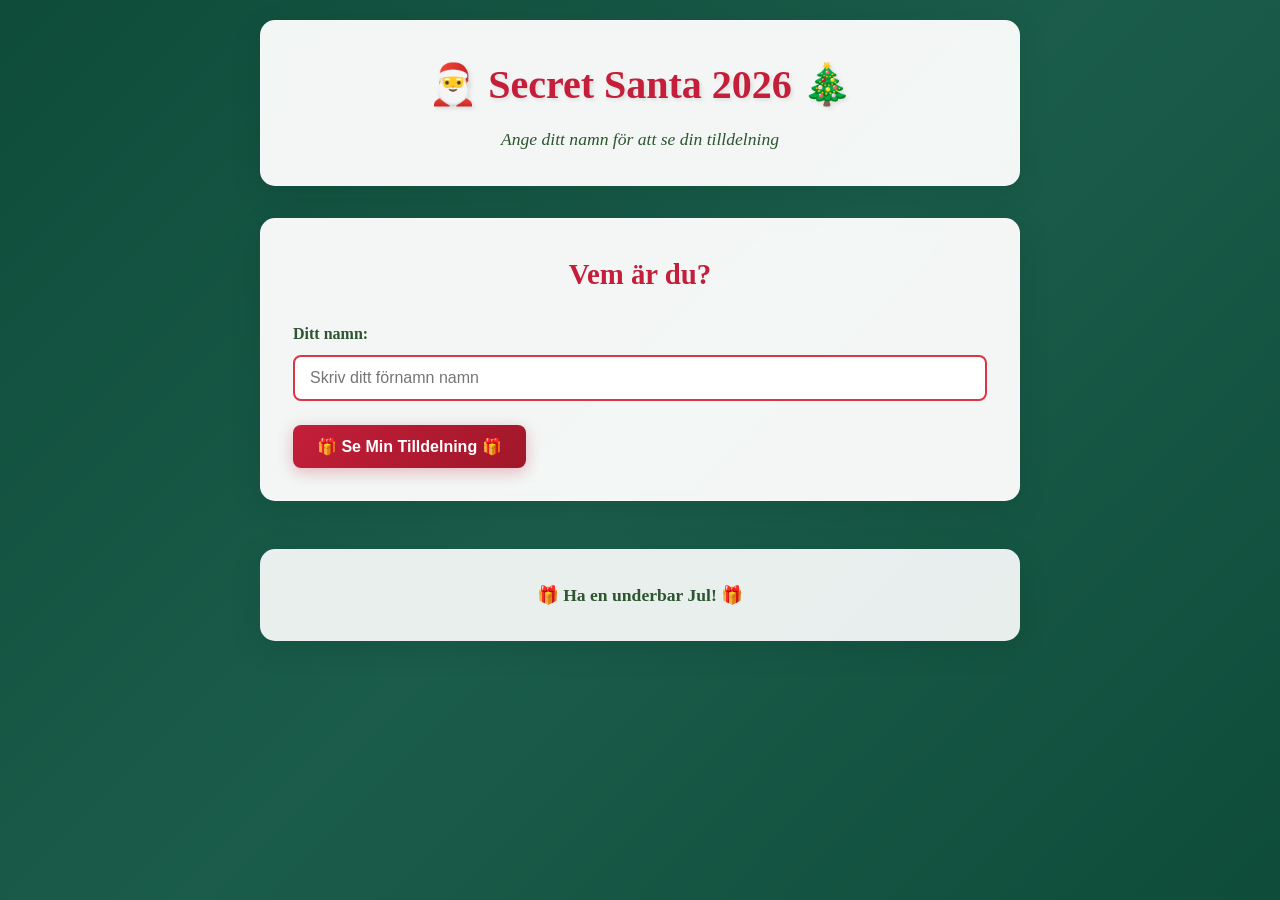
==== index.html @ 544ba307 "Removed first welcome screen" ====
<!DOCTYPE html>
<html lang="sv">
  <head>
    <meta charset="UTF-8" />
    <meta name="viewport" content="width=device-width, initial-scale=1.0" />
    <title>🎅 Secret Santa Uppslag 🎄</title>
    <link rel="stylesheet" href="styles.css" />
  </head>
  <body>
    <div class="container">
      <!-- Name Entry Screen (Initial) -->
      <div id="name-entry-screen">
        <header>
            <h1>🎅 Secret Santa <span id="current-year"></span> 🎄</h1>
            <p>Ange ditt namn för att se din tilldelning</p>
        </header>

        <main>
          <section class="lookup-section">
            <div class="card">
              <h2>Vem är du?</h2>
              <form id="lookup-form">
                <div class="form-group">
                  <label for="participant-name">Ditt namn:</label>
                  <input
                    type="text"
                    id="participant-name"
                    name="participant-name"
                    required
                    placeholder="Skriv ditt förnamn namn"
                    autocomplete="off"
                  />
                  <div id="name-suggestions" class="name-suggestions"></div>
                </div>
                <button type="submit" class="btn btn-primary">
                  🎁 Se Min Tilldelning 🎁
                </button>
              </form>
            </div>
          </section>
        </main>

        <footer>
          <p>🎁 Ha en underbar Jul! 🎁</p>
        </footer>
      </div>

      <!-- Assignment Results Screen (Hidden initially) -->
      <div id="results-screen" style="display: none">
        <header>
          <h1>🎅 Din Secret Santa Tilldelning 🎄</h1>
          <p id="results-greeting"></p>
        </header>

        <main>
          <section class="results-section">
            <div class="card">
              <div id="assignment-results" class="assignment-results"></div>
              <div class="results-note">
                <p>
                  <strong>Kom ihåg:</strong> Detta är hemligt! Berätta inte för
                  någon vem du ska ge present till.
                </p>
              </div>
            </div>
          </section>

          <section class="gift-tips-section">
            <div class="card">
              <h2>🎁 Presenttips & Budget</h2>
              <div id="budget-info" class="budget-info">
                <!-- Budget info will be populated by JavaScript based on assignments -->
              </div>
              <div class="gift-tips">
                <p>• Tänk på personens intressen och hobbys</p>
                <p>• Handgjorda presenter är alltid uppskattade</p>
                <p>• Glöm inte presentpapper och kort!</p>
                <p>
                  • Fråga familjemedlemmar om tips (utan att avslöja vem du
                  köper till)
                </p>
              </div>
            </div>
          </section>
        </main>

        <footer>
          <p>🎁 Lycka till med presentköpet! 🎁</p>
        </footer>
      </div>
    </div>

    <script src="lookup-script.js"></script>
  </body>
</html>
---- styles.css ----
/* Reset and Base Styles */
* {
    margin: 0;
    padding: 0;
    box-sizing: border-box;
}

body {
    font-family: 'Georgia', 'Times New Roman', serif;
    line-height: 1.6;
    color: #2c5530;
    background: linear-gradient(135deg, #0f4c3a 0%, #1a5d4a 50%, #0f4c3a 100%);
    min-height: 100vh;
    background-attachment: fixed;
}

.container {
    max-width: 800px;
    margin: 0 auto;
    padding: 20px;
}

/* Header Styles */
header {
    text-align: center;
    margin-bottom: 2rem;
    padding: 2rem 1rem;
    background: rgba(255, 255, 255, 0.95);
    border-radius: 15px;
    box-shadow: 0 8px 32px rgba(0, 0, 0, 0.1);
    backdrop-filter: blur(10px);
    border: 1px solid rgba(255, 255, 255, 0.2);
}

header h1 {
    font-size: 2.5rem;
    margin-bottom: 0.5rem;
    color: #c41e3a;
    text-shadow: 2px 2px 4px rgba(0, 0, 0, 0.1);
}

header p {
    font-size: 1.1rem;
    color: #2c5530;
    font-style: italic;
}

/* Card Styles */
.card {
    background: rgba(255, 255, 255, 0.95);
    border-radius: 15px;
    padding: 2rem;
    margin-bottom: 2rem;
    box-shadow: 0 8px 32px rgba(0, 0, 0, 0.1);
    backdrop-filter: blur(10px);
    border: 1px solid rgba(255, 255, 255, 0.2);
    transition: transform 0.3s ease, box-shadow 0.3s ease;
}

.card:hover {
    transform: translateY(-2px);
    box-shadow: 0 12px 40px rgba(0, 0, 0, 0.15);
}

.card h2 {
    color: #c41e3a;
    margin-bottom: 1.5rem;
    font-size: 1.8rem;
    text-align: center;
}

/* Form Styles */
.form-group {
    margin-bottom: 1.5rem;
}

.form-group label {
    display: block;
    margin-bottom: 0.5rem;
    font-weight: bold;
    color: #2c5530;
}

.form-group input {
    width: 100%;
    padding: 12px 15px;
    border: 2px solid #e0e0e0;
    border-radius: 8px;
    font-size: 1rem;
    transition: border-color 0.3s ease, box-shadow 0.3s ease;
}

.form-group input:focus {
    outline: none;
    border-color: #c41e3a;
    box-shadow: 0 0 0 3px rgba(196, 30, 58, 0.1);
}

.form-group input:invalid {
    border-color: #dc3545;
}

/* Family Configuration Styles */
.family-config-section {
    margin-bottom: 2rem;
}

.family-names {
    display: grid;
    grid-template-columns: 1fr 1fr;
    gap: 1rem;
}

.family-checkboxes {
    display: flex;
    gap: 2rem;
    margin-top: 0.5rem;
}

.checkbox-label {
    display: flex;
    align-items: center;
    gap: 0.5rem;
    cursor: pointer;
    font-weight: normal;
}

.checkbox-label input[type="checkbox"] {
    width: auto;
    margin: 0;
}

/* Family Grid Layout */
.families-grid {
    display: grid;
    grid-template-columns: 1fr 1fr;
    gap: 2rem;
}

.family-card, .family-draw-card {
    background: rgba(255, 255, 255, 0.95);
    border-radius: 15px;
    padding: 1.5rem;
    box-shadow: 0 8px 32px rgba(0, 0, 0, 0.1);
    backdrop-filter: blur(10px);
    border: 1px solid rgba(255, 255, 255, 0.2);
    transition: transform 0.3s ease, box-shadow 0.3s ease;
}

.family-card:hover, .family-draw-card:hover {
    transform: translateY(-2px);
    box-shadow: 0 12px 40px rgba(0, 0, 0, 0.15);
}

.family-card h3, .family-draw-card h3 {
    color: #c41e3a;
    margin-bottom: 1rem;
    font-size: 1.3rem;
}

.family-participants-preview {
    font-size: 0.9rem;
    color: #6c757d;
    min-height: 60px;
}

.preview-participant {
    background: #f8f9fa;
    padding: 5px 10px;
    border-radius: 5px;
    margin: 3px 0;
    border-left: 3px solid #c41e3a;
}

.draw-all-card {
    text-align: center;
    background: linear-gradient(135deg, rgba(212, 175, 55, 0.1) 0%, rgba(184, 148, 31, 0.1) 100%);
    border: 2px solid rgba(212, 175, 55, 0.3);
}

/* Family Results */
.family-results-title {
    color: #c41e3a;
    margin: 2rem 0 1rem 0;
    font-size: 1.5rem;
    text-align: center;
    border-bottom: 2px solid #c41e3a;
    padding-bottom: 0.5rem;
}

/* Button Styles */
.btn {
    padding: 12px 24px;
    border: none;
    border-radius: 8px;
    font-size: 1rem;
    font-weight: bold;
    cursor: pointer;
    transition: all 0.3s ease;
    text-decoration: none;
    display: inline-block;
    text-align: center;
}

.btn:disabled {
    opacity: 0.6;
    cursor: not-allowed;
}

.btn-primary {
    background: linear-gradient(135deg, #c41e3a 0%, #a01729 100%);
    color: white;
    box-shadow: 0 4px 15px rgba(196, 30, 58, 0.3);
}

.btn-primary:hover:not(:disabled) {
    transform: translateY(-2px);
    box-shadow: 0 6px 20px rgba(196, 30, 58, 0.4);
}

.btn-secondary {
    background: linear-gradient(135deg, #2c5530 0%, #1a3d23 100%);
    color: white;
    box-shadow: 0 4px 15px rgba(44, 85, 48, 0.3);
}

.btn-secondary:hover:not(:disabled) {
    transform: translateY(-2px);
    box-shadow: 0 6px 20px rgba(44, 85, 48, 0.4);
}

.btn-draw {
    background: linear-gradient(135deg, #d4af37 0%, #b8941f 100%);
    color: #2c5530;
    font-size: 1rem;
    padding: 12px 20px;
    box-shadow: 0 4px 15px rgba(212, 175, 55, 0.3);
    width: 100%;
    margin-bottom: 10px;
}

.btn-draw:hover:not(:disabled) {
    transform: translateY(-2px);
    box-shadow: 0 6px 20px rgba(212, 175, 55, 0.4);
}

.btn-draw-all {
    background: linear-gradient(135deg, #d4af37 0%, #b8941f 100%);
    color: #2c5530;
    font-size: 1.2rem;
    padding: 15px 30px;
    box-shadow: 0 4px 15px rgba(212, 175, 55, 0.3);
}

.btn-draw-all:hover:not(:disabled) {
    transform: translateY(-2px);
    box-shadow: 0 6px 20px rgba(212, 175, 55, 0.4);
}

.btn-danger {
    background: linear-gradient(135deg, #dc3545 0%, #c82333 100%);
    color: white;
    padding: 8px 16px;
    font-size: 0.9rem;
}

.btn-danger:hover {
    transform: translateY(-1px);
    box-shadow: 0 4px 15px rgba(220, 53, 69, 0.4);
}

/* Section Header */
.section-header {
    display: flex;
    justify-content: space-between;
    align-items: center;
    margin-bottom: 1.5rem;
}

.section-header h2 {
    margin-bottom: 0;
}

/* Participants List */
.participants-list {
    min-height: 100px;
}

.participant-item {
    display: flex;
    justify-content: space-between;
    align-items: center;
    padding: 15px;
    margin-bottom: 10px;
    background: #f8f9fa;
    border-radius: 8px;
    border-left: 4px solid #c41e3a;
    transition: all 0.3s ease;
}

.participant-item:hover {
    background: #e9ecef;
    transform: translateX(5px);
}

.participant-info h3 {
    color: #2c5530;
    margin-bottom: 5px;
}

.participant-info p {
    color: #6c757d;
    font-size: 0.9rem;
}

.empty-message {
    text-align: center;
    color: #6c757d;
    font-style: italic;
    padding: 2rem;
}

/* Draw Section */
.draw-info {
    text-align: center;
    margin-bottom: 2rem;
    color: #6c757d;
}

.draw-section {
    text-align: center;
}

/* Results Section */
.results-list {
    margin-bottom: 2rem;
}

.result-item {
    background: linear-gradient(135deg, #f8f9fa 0%, #e9ecef 100%);
    padding: 20px;
    margin-bottom: 15px;
    border-radius: 10px;
    border-left: 4px solid #d4af37;
    text-align: center;
    box-shadow: 0 4px 15px rgba(0, 0, 0, 0.05);
}

.result-item .giver {
    font-size: 1.2rem;
    font-weight: bold;
    color: #c41e3a;
    margin-bottom: 8px;
}

.result-item .arrow {
    font-size: 1.5rem;
    margin: 10px 0;
}

.result-item .receiver {
    font-size: 1.1rem;
    color: #2c5530;
    font-weight: bold;
}

.result-item .phone {
    font-size: 0.9rem;
    color: #6c757d;
    margin-top: 5px;
}

.results-actions {
    text-align: center;
}

/* Modal Styles */
.modal {
    position: fixed;
    z-index: 1000;
    left: 0;
    top: 0;
    width: 100%;
    height: 100%;
    background-color: rgba(0, 0, 0, 0.5);
    backdrop-filter: blur(5px);
}

.modal-content {
    background-color: white;
    margin: 10% auto;
    padding: 2rem;
    border-radius: 15px;
    width: 90%;
    max-width: 500px;
    box-shadow: 0 20px 60px rgba(0, 0, 0, 0.3);
    position: relative;
}

.close {
    position: absolute;
    right: 20px;
    top: 15px;
    font-size: 28px;
    font-weight: bold;
    cursor: pointer;
    color: #aaa;
}

.close:hover {
    color: #000;
}

.modal-content h3 {
    color: #c41e3a;
    margin-bottom: 1rem;
}

.modal-content textarea {
    width: 100%;
    height: 200px;
    padding: 15px;
    border: 2px solid #e0e0e0;
    border-radius: 8px;
    resize: vertical;
    font-family: monospace;
    font-size: 0.9rem;
    margin: 1rem 0;
}

/* Footer */
footer {
    text-align: center;
    margin-top: 3rem;
    padding: 2rem;
    background: rgba(255, 255, 255, 0.9);
    border-radius: 15px;
    box-shadow: 0 8px 32px rgba(0, 0, 0, 0.1);
}

footer p {
    color: #2c5530;
    font-size: 1.1rem;
    font-weight: bold;
}

/* Responsive Design */
@media (max-width: 768px) {
    .container {
        padding: 15px;
    }

    header h1 {
        font-size: 2rem;
    }

    .card {
        padding: 1.5rem;
    }

    .section-header {
        flex-direction: column;
        gap: 1rem;
        align-items: stretch;
    }

    .participant-item {
        flex-direction: column;
        align-items: flex-start;
        gap: 10px;
    }

    .modal-content {
        width: 95%;
        margin: 5% auto;
        padding: 1.5rem;
    }

    .families-grid {
        grid-template-columns: 1fr;
        gap: 1rem;
    }

    .family-names {
        grid-template-columns: 1fr;
    }

    .family-checkboxes {
        flex-direction: column;
        gap: 1rem;
    }

    .btn-draw {
        font-size: 0.9rem;
        padding: 10px 16px;
    }

    .btn-draw-all {
        font-size: 1rem;
        padding: 12px 24px;
    }
}

@media (max-width: 480px) {
    header h1 {
        font-size: 1.8rem;
    }

    .card {
        padding: 1rem;
    }

    .btn {
        width: 100%;
        margin-bottom: 10px;
    }

    .section-header .btn {
        width: auto;
        margin-bottom: 0;
    }
}

/* Animation Classes */
@keyframes slideIn {
    from {
        opacity: 0;
        transform: translateY(20px);
    }
    to {
        opacity: 1;
        transform: translateY(0);
    }
}

.slide-in {
    animation: slideIn 0.5s ease-out;
}

@keyframes pulse {
    0% { transform: scale(1); }
    50% { transform: scale(1.05); }
    100% { transform: scale(1); }
}

.pulse {
    animation: pulse 0.6s ease-in-out;
}

/* Individual Assignment Styles */
.individual-assignment {
    margin: 10px 0;
    padding: 10px;
    background: rgba(212, 175, 55, 0.1);
    border-radius: 8px;
    border-left: 3px solid #d4af37;
}

.family-label {
    font-weight: bold;
    color: #c41e3a;
    margin-bottom: 5px;
}

/* Results Screen Styles */
.multiple-families-note {
    text-align: center;
    font-size: 1.1rem;
    margin-bottom: 2rem;
    padding: 1rem;
    background: rgba(212, 175, 55, 0.2);
    border-radius: 8px;
    border: 2px solid rgba(212, 175, 55, 0.4);
    color: #2c5530;
}

.assignment-text {
    font-size: 1rem;
    color: #6c757d;
    margin-bottom: 10px;
}

.results-note {
    margin-top: 2rem;
    padding: 1.5rem;
    background: rgba(220, 53, 69, 0.1);
    border-radius: 8px;
    border-left: 4px solid #dc3545;
}

.results-note p {
    margin: 0;
    color: #721c24;
    font-weight: bold;
}

/* Budget Info Styles */
.budget-info {
    margin-bottom: 2rem;
}

.budget-details {
    background: rgba(40, 167, 69, 0.1);
    padding: 1.5rem;
    border-radius: 8px;
    border-left: 4px solid #28a745;
}

.budget-item {
    margin-bottom: 0.8rem;
    font-size: 1.1rem;
    color: #2c5530;
}

.budget-item:last-child {
    margin-bottom: 0;
}

.total-budget {
    margin-top: 1rem;
    padding-top: 1rem;
    border-top: 2px solid rgba(40, 167, 69, 0.3);
    font-size: 1.2rem;
    color: #155724;
}

.gift-tips {
    color: #6c757d;
}

.gift-tips p {
    margin-bottom: 0.8rem;
}

.gift-tips-section {
    margin-top: 2rem;
}

/* No Draw Message Styles */
.no-draw-card {
    text-align: center;
    background: linear-gradient(135deg, rgba(220, 53, 69, 0.1) 0%, rgba(200, 35, 51, 0.1) 100%);
    border: 2px solid rgba(220, 53, 69, 0.3);
}

.no-draw-card h2 {
    color: #dc3545;
    margin-bottom: 2rem;
}

.no-draw-message {
    padding: 2rem;
    background: rgba(255, 255, 255, 0.8);
    border-radius: 10px;
    margin: 1rem 0;
}

.no-draw-message p {
    font-size: 1.1rem;
    margin-bottom: 1.5rem;
    color: #2c5530;
}

.no-draw-message p:last-of-type {
    margin-bottom: 0;
}

.year-info {
    margin-top: 2rem;
    padding: 1rem;
    background: rgba(108, 117, 125, 0.1);
    border-radius: 5px;
    color: #6c757d;
    font-family: monospace;
}

/* Lookup Interface Styles */
.lookup-section {
    margin-bottom: 2rem;
}

.name-suggestions {
    display: none;
    position: absolute;
    top: 100%;
    left: 0;
    right: 0;
    background: white;
    border: 1px solid #e0e0e0;
    border-top: none;
    border-radius: 0 0 8px 8px;
    box-shadow: 0 4px 15px rgba(0, 0, 0, 0.1);
    max-height: 200px;
    overflow-y: auto;
    z-index: 100;
}

.suggestion-item {
    padding: 12px 15px;
    cursor: pointer;
    border-bottom: 1px solid #f0f0f0;
    transition: background-color 0.2s ease;
}

.suggestion-item:hover {
    background-color: #f8f9fa;
}

.suggestion-item:last-child {
    border-bottom: none;
}

.form-group {
    position: relative;
}

/* Assignment Results */
.assignment-results {
    margin-bottom: 2rem;
}

.search-name {
    text-align: center;
    font-size: 1.2rem;
    margin-bottom: 2rem;
    color: #2c5530;
    padding: 1rem;
    background: rgba(212, 175, 55, 0.1);
    border-radius: 8px;
    border: 2px solid rgba(212, 175, 55, 0.3);
}

.assignment-card {
    background: linear-gradient(135deg, #f8f9fa 0%, #e9ecef 100%);
    padding: 2rem;
    margin-bottom: 1.5rem;
    border-radius: 15px;
    border-left: 5px solid #c41e3a;
    box-shadow: 0 4px 15px rgba(0, 0, 0, 0.05);
    text-align: center;
}

.assignment-card .family-name {
    color: #c41e3a;
    font-size: 1.3rem;
    margin-bottom: 1.5rem;
    text-align: center;
}

.assignment-details .giver {
    font-size: 1.2rem;
    font-weight: bold;
    color: #2c5530;
    margin-bottom: 10px;
}

.assignment-details .arrow {
    font-size: 1.5rem;
    margin: 15px 0;
}

.assignment-details .receiver {
    font-size: 1.4rem;
    font-weight: bold;
    color: #c41e3a;
    background: rgba(196, 30, 58, 0.1);
    padding: 10px 20px;
    border-radius: 8px;
    display: inline-block;
}

.lookup-actions {
    text-align: center;
    margin-top: 2rem;
}

/* Family Status */
.status-section {
    margin-bottom: 2rem;
}

.family-status-card {
    text-align: center;
}

.family-status-card h3 {
    color: #c41e3a;
    margin-bottom: 1rem;
}

.status-good {
    color: #28a745;
    font-weight: bold;
    margin-bottom: 0.5rem;
}

.status-error {
    color: #dc3545;
    font-weight: bold;
}

.participant-count {
    color: #6c757d;
    font-size: 0.9rem;
}

.loading {
    color: #6c757d;
    font-style: italic;
}

/* Instructions */
.instructions-section {
    margin-top: 3rem;
}

.instructions {
    display: flex;
    flex-direction: column;
    gap: 2rem;
}

.instruction-item {
    display: flex;
    align-items: flex-start;
    gap: 1rem;
}

.step {
    background: #c41e3a;
    color: white;
    width: 30px;
    height: 30px;
    border-radius: 50%;
    display: flex;
    align-items: center;
    justify-content: center;
    font-weight: bold;
    flex-shrink: 0;
}

.step-content h4 {
    color: #2c5530;
    margin-bottom: 0.5rem;
}

.step-content p {
    color: #6c757d;
    margin: 0;
}

/* Mobile Responsiveness for Lookup */
@media (max-width: 768px) {
    .assignment-card {
        padding: 1.5rem;
    }
    
    .assignment-details .giver,
    .assignment-details .receiver {
        font-size: 1.1rem;
    }
    
    .search-name {
        font-size: 1.1rem;
        padding: 0.8rem;
    }
    
    .instructions {
        gap: 1.5rem;
    }
    
    .instruction-item {
        flex-direction: column;
        text-align: center;
    }
}
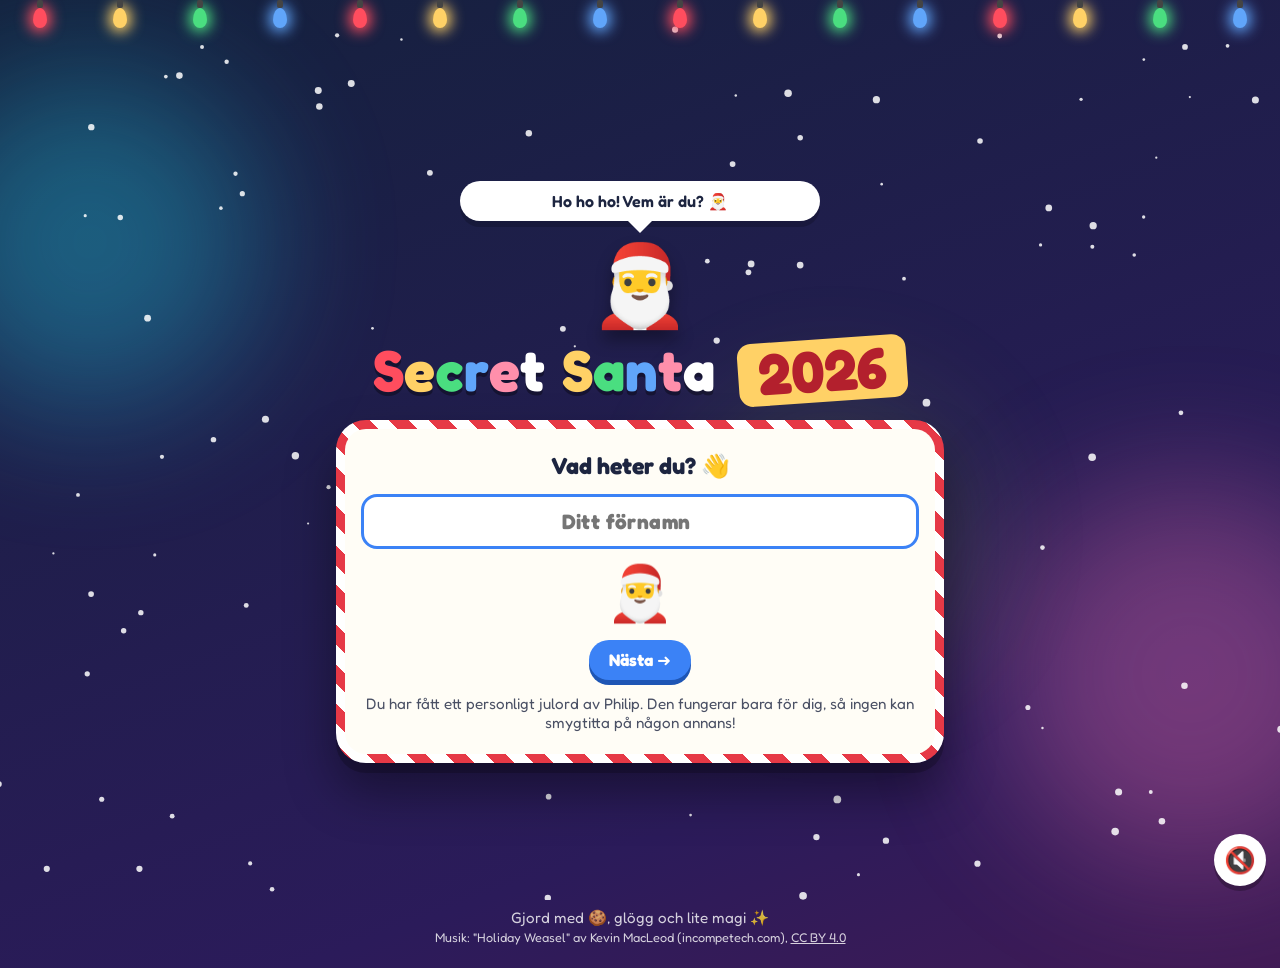
==== commit 6b9099fa: "Single-file Secret Santa with encrypted per-person draw, themed UI and music" ====
--- a/index.html
+++ b/index.html
@@ -1,95 +1,626 @@
 <!DOCTYPE html>
 <html lang="sv">
-  <head>
-    <meta charset="UTF-8" />
-    <meta name="viewport" content="width=device-width, initial-scale=1.0" />
-    <title>🎅 Secret Santa Uppslag 🎄</title>
-    <link rel="stylesheet" href="styles.css" />
-  </head>
-  <body>
-    <div class="container">
-      <!-- Name Entry Screen (Initial) -->
-      <div id="name-entry-screen">
-        <header>
-            <h1>🎅 Secret Santa <span id="current-year"></span> 🎄</h1>
-            <p>Ange ditt namn för att se din tilldelning</p>
-        </header>
-
-        <main>
-          <section class="lookup-section">
-            <div class="card">
-              <h2>Vem är du?</h2>
-              <form id="lookup-form">
-                <div class="form-group">
-                  <label for="participant-name">Ditt namn:</label>
-                  <input
-                    type="text"
-                    id="participant-name"
-                    name="participant-name"
-                    required
-                    placeholder="Skriv ditt förnamn namn"
-                    autocomplete="off"
-                  />
-                  <div id="name-suggestions" class="name-suggestions"></div>
-                </div>
-                <button type="submit" class="btn btn-primary">
-                  🎁 Se Min Tilldelning 🎁
-                </button>
-              </form>
-            </div>
-          </section>
-        </main>
-
-        <footer>
-          <p>🎁 Ha en underbar Jul! 🎁</p>
-        </footer>
-      </div>
-
-      <!-- Assignment Results Screen (Hidden initially) -->
-      <div id="results-screen" style="display: none">
-        <header>
-          <h1>🎅 Din Secret Santa Tilldelning 🎄</h1>
-          <p id="results-greeting"></p>
-        </header>
-
-        <main>
-          <section class="results-section">
-            <div class="card">
-              <div id="assignment-results" class="assignment-results"></div>
-              <div class="results-note">
-                <p>
-                  <strong>Kom ihåg:</strong> Detta är hemligt! Berätta inte för
-                  någon vem du ska ge present till.
-                </p>
-              </div>
-            </div>
-          </section>
-
-          <section class="gift-tips-section">
-            <div class="card">
-              <h2>🎁 Presenttips & Budget</h2>
-              <div id="budget-info" class="budget-info">
-                <!-- Budget info will be populated by JavaScript based on assignments -->
-              </div>
-              <div class="gift-tips">
-                <p>• Tänk på personens intressen och hobbys</p>
-                <p>• Handgjorda presenter är alltid uppskattade</p>
-                <p>• Glöm inte presentpapper och kort!</p>
-                <p>
-                  • Fråga familjemedlemmar om tips (utan att avslöja vem du
-                  köper till)
-                </p>
-              </div>
-            </div>
-          </section>
-        </main>
-
-        <footer>
-          <p>🎁 Lycka till med presentköpet! 🎁</p>
-        </footer>
+<head>
+<meta charset="UTF-8" />
+<meta name="viewport" content="width=device-width, initial-scale=1" />
+<meta name="robots" content="noindex" />
+<title>🎅 Secret Santa</title>
+<link rel="preconnect" href="https://fonts.googleapis.com" />
+<link rel="preconnect" href="https://fonts.gstatic.com" crossorigin />
+<link href="https://fonts.googleapis.com/css2?family=Fredoka:wght@400;600;700&display=swap" rel="stylesheet" />
+<style>
+  :root {
+    --red: #e63946; --red-dark: #b3202d; --green: #2a9d5c; --gold: #ffd166;
+    --night: #14213d; --night2: #2b1b5a; --ink: #1d2540; --pink: #ff8fab; --blue: #3b82f6;
+  }
+  * { box-sizing: border-box; margin: 0; padding: 0; }
+  html, body { min-height: 100%; }
+  body {
+    font-family: 'Fredoka', ui-rounded, 'SF Pro Rounded', 'Nunito', system-ui, sans-serif;
+    color: #fff; overflow-x: hidden; -webkit-tap-highlight-color: transparent;
+    background: linear-gradient(160deg, var(--night), var(--night2), #6a1b4d, var(--night2), var(--night));
+    background-size: 300% 300%; animation: sky 24s ease-in-out infinite;
+  }
+  @keyframes sky { 0%,100% { background-position: 0% 50%; } 50% { background-position: 100% 50%; } }
+  canvas { position: fixed; inset: 0; width: 100%; height: 100%; pointer-events: none; }
+  #snow { z-index: 0; } #confetti { z-index: 60; }
+
+  /* aurora blobs */
+  .blob { position: fixed; border-radius: 50%; filter: blur(70px); opacity: .35; z-index: 0; pointer-events: none; animation: drift 16s ease-in-out infinite alternate; }
+  .b1 { width: 340px; height: 340px; background: #22d3ee; top: 8%; left: -80px; }
+  .b2 { width: 380px; height: 380px; background: #f472b6; bottom: 4%; right: -100px; animation-delay: -6s; }
+  .b3 { width: 260px; height: 260px; background: #a3e635; top: 45%; left: 55%; opacity: .18; animation-delay: -11s; }
+  @keyframes drift { to { transform: translate(60px, -50px) scale(1.2); } }
+
+  /* floaties */
+  #floaties { position: fixed; inset: 0; z-index: 1; pointer-events: none; overflow: hidden; }
+  .floaty { position: absolute; bottom: -60px; font-size: 2rem; opacity: .85; animation: floatup linear infinite; }
+  @keyframes floatup {
+    0% { transform: translate(0, 0) rotate(0); } 50% { transform: translate(30px, -55vh) rotate(25deg); }
+    100% { transform: translate(-20px, -115vh) rotate(-20deg); }
+  }
+  .sleigh { position: fixed; top: 14%; left: -260px; z-index: 3; font-size: 2.4rem; white-space: nowrap; pointer-events: none; }
+  .sleigh.go { animation: fly 7s linear forwards; }
+  @keyframes fly { 0% { transform: translate(0, 0) rotate(4deg); } 50% { transform: translate(60vw, -30px) rotate(-3deg); } 100% { transform: translate(120vw, 20px) rotate(4deg); } }
+
+  /* lights */
+  .lights { position: fixed; top: 0; left: 0; right: 0; height: 34px; z-index: 5; display: flex; justify-content: space-around; pointer-events: none; }
+  .lights span { width: 14px; height: 20px; border-radius: 50% 50% 50% 50% / 60% 60% 40% 40%; margin-top: 8px; animation: twinkle 1.6s infinite ease-in-out; box-shadow: 0 0 14px 4px currentColor; background: currentColor; position: relative; }
+  .lights span::before { content: ''; position: absolute; top: -8px; left: 50%; width: 6px; height: 8px; background: #444; transform: translateX(-50%); border-radius: 2px; }
+  .lights span:nth-child(4n+1) { color: #ff4d5e; } .lights span:nth-child(4n+2) { color: #ffd166; animation-delay: .4s; }
+  .lights span:nth-child(4n+3) { color: #4ade80; animation-delay: .8s; } .lights span:nth-child(4n+4) { color: #60a5fa; animation-delay: 1.2s; }
+  @keyframes twinkle { 0%,100% { opacity: 1; transform: scale(1); } 50% { opacity: .3; transform: scale(.8); } }
+
+  main { position: relative; z-index: 2; min-height: 100vh; display: flex; flex-direction: column; align-items: center; justify-content: center; padding: 64px 16px 20px; max-width: 640px; margin: 0 auto; text-align: center; }
+  .screen { display: none; width: 100%; }
+  .screen.active { display: block; animation: pop .55s cubic-bezier(.2,1.5,.4,1); }
+  @keyframes pop { from { opacity: 0; transform: scale(.8) translateY(30px) rotate(-3deg); } to { opacity: 1; transform: none; } }
+
+  /* mascot */
+  .mascot { position: relative; display: inline-block; cursor: pointer; user-select: none; }
+  .santa { font-size: 5rem; display: inline-block; animation: wobble 2.4s infinite ease-in-out; transform-origin: 50% 90%; filter: drop-shadow(0 10px 8px rgba(0,0,0,.35)); }
+  .santa.hop { animation: hop .6s; }
+  @keyframes wobble { 0%,100% { transform: rotate(-8deg); } 50% { transform: rotate(8deg) translateY(-8px); } }
+  @keyframes hop { 30% { transform: translateY(-40px) scale(1.2, .9) rotate(10deg); } 60% { transform: translateY(0) scale(.9, 1.1); } }
+  .bubble {
+    position: relative; background: #fff; color: var(--ink); font-weight: 600; padding: 10px 16px; border-radius: 20px; margin: 0 auto 14px; max-width: 360px;
+    box-shadow: 0 6px 0 rgba(0,0,0,.18); animation: bob 3s ease-in-out infinite;
+  }
+  .bubble::after { content: ''; position: absolute; left: 50%; bottom: -12px; margin-left: -12px; border: 12px solid transparent; border-top-color: #fff; border-bottom: 0; }
+  @keyframes bob { 50% { transform: translateY(-5px) rotate(.6deg); } }
+
+  h1 { font-size: clamp(2.3rem, 10vw, 3.6rem); line-height: 1.1; font-weight: 700; margin: 6px 0 18px; }
+  h1 .l { display: inline-block; animation: jump 2.2s infinite ease-in-out; text-shadow: 0 4px 0 rgba(0,0,0,.35); }
+  h1 .sp { display: inline-block; width: .3em; }
+  @keyframes jump { 0%,60%,100% { transform: translateY(0); } 30% { transform: translateY(-14px) rotate(-6deg); } }
+  .year { display: inline-block; background: var(--gold); color: var(--red-dark); padding: 0 .35em; border-radius: 14px; transform: rotate(-4deg); margin-left: .15em; animation: tilt 3s infinite ease-in-out; }
+  @keyframes tilt { 50% { transform: rotate(4deg) scale(1.08); } }
+
+  .card {
+    color: var(--ink); border-radius: 30px; padding: 22px 16px; border: 9px solid transparent;
+    background: linear-gradient(#fffdf6, #fffdf6) padding-box, repeating-linear-gradient(45deg, var(--red) 0 14px, #fff 14px 28px) border-box;
+    box-shadow: 0 10px 0 rgba(0,0,0,.2), 0 28px 50px rgba(0,0,0,.4);
+  }
+  .card h2 { font-size: 1.45rem; margin-bottom: 14px; }
+
+  .chips { display: flex; flex-wrap: wrap; gap: 12px; justify-content: center; }
+  .chip {
+    font: inherit; font-weight: 600; font-size: 1.1rem; cursor: pointer; border: 0; display: inline-flex; align-items: center; gap: 8px;
+    padding: 8px 18px 8px 10px; border-radius: 999px; color: #fff; background: var(--green); box-shadow: 0 5px 0 #1b6f40;
+    transition: transform .15s cubic-bezier(.3,2,.5,1), box-shadow .15s; animation: chipin .5s backwards;
+  }
+  .chip i { font-style: normal; font-size: 1.6rem; background: rgba(255,255,255,.9); border-radius: 50%; width: 38px; height: 38px; display: grid; place-items: center; transition: transform .3s; }
+  .chip:nth-child(3n+1) { background: var(--red); box-shadow: 0 5px 0 var(--red-dark); }
+  .chip:nth-child(3n+2) { background: var(--blue); box-shadow: 0 5px 0 #1e56b5; }
+  .chip:hover { transform: translateY(-4px) rotate(-3deg) scale(1.06); } .chip:hover i { transform: rotate(360deg) scale(1.15); }
+  .chip:active { transform: translateY(4px) scale(.96); box-shadow: 0 1px 0 rgba(0,0,0,.3); }
+  @keyframes chipin { from { opacity: 0; transform: scale(0) rotate(-40deg); } }
+
+  /* gift */
+  .stage { margin: 4px 0 8px; user-select: none; position: relative; }
+  .gift { --s: 0; width: 190px; height: 190px; margin: 0 auto; position: relative; cursor: pointer; animation: bounce 1.4s infinite ease-in-out; filter: drop-shadow(0 18px 18px rgba(0,0,0,.4)); }
+  .gift.shake { animation: shake .55s; }
+  @keyframes bounce { 50% { transform: translateY(-14px) rotate(2deg); } }
+  @keyframes shake {
+    0%,100% { transform: rotate(0); } 20% { transform: rotate(calc(-7deg - var(--s) * 4deg)) scale(1.08); } 40% { transform: rotate(calc(7deg + var(--s) * 4deg)) scale(1.12); }
+    60% { transform: rotate(calc(-9deg - var(--s) * 4deg)) scale(1.12); } 80% { transform: rotate(calc(5deg + var(--s) * 4deg)) scale(1.06); }
+  }
+  .gift .box { position: absolute; bottom: 0; left: 10px; right: 10px; height: 120px; background: var(--red); border-radius: 0 0 16px 16px; overflow: hidden; }
+  .gift .box::before { content: ''; position: absolute; left: 50%; top: 0; bottom: 0; width: 34px; margin-left: -17px; background: var(--gold); }
+  .gift .box::after { content: '★ ✦ ★ ✦ ★'; position: absolute; inset: 40px 0 auto; color: rgba(255,255,255,.35); letter-spacing: 12px; font-size: 1rem; text-align: center; }
+  .gift .lid { position: absolute; left: 0; right: 0; bottom: 110px; height: 50px; background: #ff5566; border-radius: 12px; transition: transform .8s cubic-bezier(.3,1.6,.5,1), opacity .8s; z-index: 2; }
+  .gift .lid::before { content: ''; position: absolute; left: 50%; top: 0; bottom: 0; width: 34px; margin-left: -17px; background: var(--gold); }
+  .gift .bow { position: absolute; left: 50%; top: -32px; margin-left: -30px; font-size: 3.2rem; line-height: 1; z-index: 3; }
+  .gift.open { animation: none; } .gift.open .lid { transform: translate(70px, -170px) rotate(40deg); opacity: 0; }
+  .gift.open .box { animation: gulp .5s; } @keyframes gulp { 40% { transform: scale(1.12, .9); } }
+  .hint { font-size: 1.25rem; font-weight: 700; animation: pulse 1.2s infinite; min-height: 1.6em; }
+  @keyframes pulse { 50% { transform: scale(1.1) rotate(-1.5deg); } }
+  .dots { display: flex; gap: 8px; justify-content: center; margin: 4px 0 10px; }
+  .dots b { width: 16px; height: 16px; border-radius: 50%; background: rgba(255,255,255,.25); transition: .3s cubic-bezier(.3,2,.5,1); }
+  .dots b.on { background: var(--gold); transform: scale(1.5); box-shadow: 0 0 14px var(--gold); }
+
+  /* reveal */
+  .reveal { display: none; } .reveal.show { display: block; animation: pop .6s cubic-bezier(.2,1.6,.4,1); }
+  .for-whom { text-align: left; background: #fff7e0; border: 3px dashed var(--red); border-radius: 22px; padding: 14px 16px; position: relative; overflow: hidden; }
+  .for-whom + .for-whom { margin-top: 14px; }
+  .for-whom small { display: block; font-weight: 700; letter-spacing: .05em; text-transform: uppercase; color: var(--red-dark); font-size: .8rem; }
+  .for-whom .who { font-size: clamp(2rem, 11vw, 2.9rem); font-weight: 700; line-height: 1.15; color: var(--red); margin: 2px 0 8px; word-break: break-word; min-height: 1.2em; }
+  .for-whom .who.tick { animation: tick .12s; } .for-whom .who.done { animation: landed .8s cubic-bezier(.2,2,.4,1); color: var(--green); }
+  @keyframes tick { from { transform: translateY(-14px) scale(.9); opacity: .4; } }
+  @keyframes landed { 0% { transform: scale(.4) rotate(-12deg); } 60% { transform: scale(1.25) rotate(4deg); } 100% { transform: none; } }
+  .budget { display: inline-block; background: var(--green); color: #fff; font-weight: 700; padding: 4px 14px; border-radius: 999px; opacity: 0; transform: scale(0); }
+  .budget.show { opacity: 1; transform: none; animation: landed .6s cubic-bezier(.2,2,.4,1); }
+  .total { margin-top: 14px; font-weight: 700; color: var(--green); font-size: 1.15rem; }
+  .stamp {
+    display: inline-block; margin-top: 16px; border: 4px solid var(--red); color: var(--red); font-weight: 700; font-size: 1.3rem; letter-spacing: .12em;
+    padding: 4px 18px; border-radius: 10px; transform: rotate(-6deg); animation: stamp .5s cubic-bezier(.2,2,.4,1) backwards;
+  }
+  @keyframes stamp { from { transform: scale(3) rotate(-20deg); opacity: 0; } }
+  .secret { margin-top: 12px; font-weight: 600; font-size: .98rem; }
+  .btn { margin-top: 14px; font: inherit; font-weight: 700; font-size: 1.05rem; cursor: pointer; border: 0; color: #fff; background: var(--blue); box-shadow: 0 5px 0 #1e56b5; padding: 10px 20px; border-radius: 999px; transition: transform .12s; }
+  .btn:active { transform: translateY(4px); box-shadow: 0 1px 0 #1e56b5; }
+  .tip { margin-top: 12px; background: #e8f5ff; border-radius: 16px; padding: 12px 14px; font-weight: 600; min-height: 3.2em; animation: pop .4s; }
+
+  .big { width: 100%; font: inherit; font-size: 1.3rem; font-weight: 700; letter-spacing: .02em; text-align: center; padding: 12px; border-radius: 16px; border: 3px solid var(--blue); color: var(--ink); outline: none; }
+  .big:focus { border-color: var(--red); box-shadow: 0 0 0 5px rgba(230,57,70,.2); }
+  .pickicon { font-size: 3.4rem; height: 4.2rem; line-height: 4.2rem; margin-top: 10px; }
+  .pickicon.pop { animation: landed .5s cubic-bezier(.2,2,.4,1); }
+  .link { background: none; border: 0; font: inherit; font-weight: 600; color: var(--blue); cursor: pointer; margin-top: 12px; text-decoration: underline; }
+  .note { margin-top: 14px; font-size: .95rem; opacity: .8; }
+  .shakeno { animation: nono .4s; } @keyframes nono { 25% { transform: translateX(-10px); } 75% { transform: translateX(10px); } }
+  #music { position: fixed; right: 14px; bottom: 14px; z-index: 80; width: 52px; height: 52px; border-radius: 50%; border: 0; font-size: 1.6rem; cursor: pointer; background: #fff; box-shadow: 0 5px 0 rgba(0,0,0,.25); display: none; }
+  #music.ready { display: block; } #music.on { animation: pulse 1.2s infinite; } #music:active { transform: translateY(3px); box-shadow: 0 2px 0 rgba(0,0,0,.25); }
+  .error { color: #b3202d; font-weight: 600; margin-top: 10px; }
+  footer { position: relative; z-index: 2; text-align: center; padding: 8px 0 22px; opacity: .8; font-size: .95rem; }
+
+  .spark, .rainy { position: fixed; z-index: 70; pointer-events: none; will-change: transform; }
+  .spark { animation: spark .8s ease-out forwards; }
+  @keyframes spark { to { transform: translate(var(--dx), var(--dy)) rotate(var(--r)) scale(.2); opacity: 0; } }
+  .rainy { top: -50px; animation: rain linear forwards; }
+  @keyframes rain { to { transform: translateY(115vh) rotate(var(--r)); } }
+
+  /* "Minska rörelse": stäng bara av den ständiga bakgrundsrörelsen. Det man själv trycker fram (skak, konfetti, spelautomat) körs ändå. */
+  @media (prefers-reduced-motion: reduce) {
+    body, .blob, .floaty, .sleigh, .lights span, h1 .l, .year, .santa, .bubble, .hint { animation: none !important; }
+    .gift { animation: none !important; }
+  }
+</style>
+</head>
+<body>
+<div class="blob b1"></div><div class="blob b2"></div><div class="blob b3"></div>
+<canvas id="snow"></canvas>
+<div id="floaties"></div>
+<div class="sleigh" id="sleigh">🦌🦌🦌🛷🎅</div>
+<canvas id="confetti"></canvas>
+<div class="lights" id="lights"></div>
+
+<main>
+  <!-- Skärm 1: välj namn -->
+  <section class="screen active" id="s-pick">
+    <div class="bubble" id="bubble">Ho ho ho! Vem är du? 🎅</div>
+    <div class="mascot" id="mascot" title="Kittla tomten!"><span class="santa" id="santa">🎅</span></div>
+    <h1 id="title" aria-label="Secret Santa"></h1>
+    <div class="card">
+      <form id="nameform" autocomplete="off">
+        <h2>Vad heter du? 👋</h2>
+        <input id="name" class="big" type="text" list="namelist" placeholder="Ditt förnamn" autocomplete="off" autocapitalize="words" spellcheck="false" aria-label="Ditt namn" />
+        <datalist id="namelist"></datalist>
+        <div class="pickicon" id="pickicon" aria-hidden="true">🎅</div>
+        <button class="btn" type="submit">Nästa ➜</button>
+      </form>
+      <form id="codeform" autocomplete="off" hidden>
+        <h2 id="codehello">Hej! Ditt hemliga julord 🔑</h2>
+        <input id="code" class="big" type="text" placeholder="ett julord, t.ex. rudolf" autocapitalize="none" autocomplete="off" spellcheck="false" maxlength="60" aria-label="Din hemliga kod" />
+        <button class="btn" type="submit">🎁 Öppna mitt paket</button>
+        <div><button class="link" type="button" id="notme">← Det är inte jag</button></div>
+      </form>
+      <p class="note" id="note">Du har fått ett personligt julord av Philip. Den fungerar bara för dig, så ingen kan smygtitta på någon annans!</p>
+      <p class="error" id="err" hidden></p>
+    </div>
+  </section>
+
+  <!-- Skärm 2: paketet -->
+  <section class="screen" id="s-gift">
+    <h1 id="hello" style="margin-bottom:6px">Hej!</h1>
+    <p id="gift-sub" style="font-size:1.15rem;margin-bottom:14px">Ditt hemliga paket väntar. Knacka på det!</p>
+    <div class="stage">
+      <div class="gift" id="gift" role="button" tabindex="0" aria-label="Öppna presenten">
+        <div class="lid"><span class="bow">🎀</span></div>
+        <div class="box"></div>
       </div>
     </div>
-
-    <script src="lookup-script.js"></script>
-  </body>
-</html>+    <div class="dots" id="dots"><b></b><b></b><b></b></div>
+    <p class="hint" id="hint">👆 Tryck 3 gånger!</p>
+
+    <div class="reveal" id="reveal">
+      <div class="card">
+        <div id="results"></div>
+        <div class="total" id="total"></div>
+        <div class="stamp" id="stamp" hidden>🤫 HEMLIGT!</div>
+        <p class="secret" id="secret" hidden>Berätta inte för någon. Det här stannar mellan dig och tomten!</p>
+        <button class="btn" id="tipbtn" hidden>🎲 Ge mig ett presenttips!</button>
+        <div class="tip" id="tip" hidden></div>
+      </div>
+    </div>
+  </section>
+</main>
+<button id="music" type="button" aria-label="Musik av/på" title="Musik av/på">🔇</button>
+<audio id="song" src="jul.mp3" loop preload="none"></audio>
+<footer>Gjord med 🍪, glögg och lite magi ✨<br /><small>Musik: "Holiday Weasel" av Kevin MacLeod (incompetech.com), <a href="https://creativecommons.org/licenses/by/4.0/" style="color:inherit" target="_blank" rel="noopener">CC BY 4.0</a></small></footer>
+
+<!--
+  DRAW DATA — generated by `node draw.mjs`. Do not edit by hand.
+  (Light base64 obfuscation so view-source isn't an instant spoiler. It is NOT encryption.)
+-->
+<script id="draw-data" type="text/plain">/*DRAW:START*/[base64]/*DRAW:END*/</script>
+
+<script>
+(function () {
+  'use strict';
+  var $ = function (id) { return document.getElementById(id); };
+  var calm = window.matchMedia && matchMedia('(prefers-reduced-motion: reduce)').matches; // bara bakgrunden
+  var reduce = false; // användarutlösta effekter körs alltid
+  var rnd = function (a) { return a[(Math.random() * a.length) | 0]; };
+  var sleep = function (ms) { return new Promise(function (r) { setTimeout(r, reduce ? 0 : ms); }); };
+
+  /* ---------- load draw ---------- */
+  var raw = $('draw-data').textContent.replace('/*DRAW:START*/', '').replace('/*DRAW:END*/', '').trim();
+  var DRAW = null;
+  try {
+    var bin = atob(raw), bytes = new Uint8Array(bin.length);
+    for (var i = 0; i < bin.length; i++) bytes[i] = bin.charCodeAt(i);
+    DRAW = JSON.parse(new TextDecoder().decode(bytes));
+  } catch (e) {}
+
+  /* ---------- wiggly title ---------- */
+  var colors = ['#ff4d5e', '#ffd166', '#4ade80', '#60a5fa', '#ff8fab', '#fff'];
+  var title = $('title');
+  'Secret Santa'.split('').forEach(function (c, k) {
+    var s = document.createElement('span');
+    if (c === ' ') { s.className = 'sp'; } else { s.className = 'l'; s.textContent = c; s.style.color = colors[k % colors.length]; s.style.animationDelay = (k * .12) + 's'; }
+    title.appendChild(s);
+  });
+  var yr = document.createElement('span'); yr.className = 'year'; title.appendChild(document.createTextNode(' ')); title.appendChild(yr);
+
+  var err = $('err');
+  if (!DRAW) {
+    err.hidden = false; err.textContent = 'Dragningen är inte klar än. Kontakta Philip!';
+    return;
+  }
+  yr.textContent = DRAW.year;
+
+  /* ---------- santa talks ---------- */
+  var lines = [
+    'Ho ho ho! Vem är du? 🎅', 'Har du varit snäll i år? 😇', 'Jag lovar att inte kika... 👀', 'Kittla mig igen! 🤭',
+    'Pepparkakorna är mina. 🍪', 'Rudolf har snuva idag. 🦌', 'Psst, tryck på ditt namn! 👇', 'Jag har checkat listan. Två gånger. 📜',
+    'Mer glögg, tack! 🍷', 'Hihihi, det kittlas! 🎄'
+  ];
+  var bubble = $('bubble'), santa = $('santa'), li = 0;
+  function say(t) { bubble.textContent = t || lines[li = (li + 1) % lines.length]; }
+  $('mascot').addEventListener('click', function () {
+    santa.classList.remove('hop'); void santa.offsetWidth; santa.classList.add('hop'); say(); burst(25);
+  });
+  setInterval(function () { if ($('s-pick').classList.contains('active')) say(); }, 5000);
+
+  /* ---------- unlock with personal code ---------- */
+  // Varje namn får en egen julikon (delas ut i ordning, så ingen får samma som någon annan)
+  var avatars = ['🎅', '🤶', '🧝', '🦌', '⛄', '🎄', '🎁', '⭐', '🔔', '🍪', '🧦', '🕯️', '🍬', '❄️', '🎀', '🥛', '🛷', '🧤'];
+  function avatar(n) { var i = DRAW.names.indexOf(n); return avatars[(i < 0 ? 0 : i) % avatars.length]; }
+
+  var b64 = function (s) { var b = atob(s), u = new Uint8Array(b.length); for (var z = 0; z < b.length; z++) u[z] = b.charCodeAt(z); return u; };
+  var normalize = function (s) { return (s || '').toLowerCase().replace(/å|ä/g, 'a').replace(/ö/g, 'o').replace(/[^a-z0-9]/g, ''); };
+
+  // Try the code against every blob; only the right person's blob decrypts.
+  async function unlockWith(code, blobs) {
+    var enc = new TextEncoder();
+    var base = await crypto.subtle.importKey('raw', enc.encode(code), 'PBKDF2', false, ['deriveKey']);
+    for (var k = 0; k < blobs.length; k++) {
+      var bl = blobs[k];
+      try {
+        var key = await crypto.subtle.deriveKey({ name: 'PBKDF2', salt: b64(bl.s), iterations: DRAW.iter, hash: 'SHA-256' }, base, { name: 'AES-GCM', length: 256 }, false, ['decrypt']);
+        var pt = await crypto.subtle.decrypt({ name: 'AES-GCM', iv: b64(bl.i) }, key, b64(bl.c));
+        return JSON.parse(new TextDecoder().decode(pt));
+      } catch (e) { /* not this one */ }
+    }
+    return null;
+  }
+
+  var nameForm = $('nameform'), form = $('codeform'), input = $('code'), nameIn = $('name'), busy = false, who = null;
+  var dl = $('namelist'); DRAW.names.forEach(function (n) { var o = document.createElement('option'); o.value = n; dl.appendChild(o); });
+
+  async function nameTag(n) {
+    var d = await crypto.subtle.digest('SHA-256', new TextEncoder().encode('santa:' + n.trim().toLowerCase()));
+    return Array.prototype.map.call(new Uint8Array(d), function (x) { return ('0' + x.toString(16)).slice(-2); }).join('').slice(0, 12);
+  }
+  function fail(msg, el) {
+    err.hidden = false; err.textContent = msg; el = el || input;
+    el.classList.remove('shakeno'); void el.offsetWidth; el.classList.add('shakeno');
+  }
+  var cryptoOk = function () { return window.crypto && crypto.subtle; };
+  var noCrypto = 'Din webbläsare kan inte öppna sidan här. Använd länken via https (inte som fil).';
+
+  // Julikonen dyker upp medan man skriver sitt namn
+  nameIn.addEventListener('input', function () {
+    var t = nameIn.value.trim().toLowerCase(), m = DRAW.names.filter(function (n) { return n.toLowerCase() === t; })[0];
+    var pi = $('pickicon'), ic = m ? avatar(m) : '🎅';
+    if (pi.textContent !== ic) { pi.textContent = ic; pi.classList.remove('pop'); void pi.offsetWidth; pi.classList.add('pop'); }
+  });
+
+  // Steg 1: namn + Enter
+  nameForm.addEventListener('submit', function (e) {
+    e.preventDefault();
+    var typed = nameIn.value.trim().toLowerCase();
+    var match = DRAW.names.filter(function (n) { return n.toLowerCase() === typed; })[0];
+    if (!match) return fail(typed ? 'Hittar inte "' + nameIn.value.trim() + '". Kolla stavningen! 🤔' : 'Skriv ditt namn först!', nameIn);
+    who = match; err.hidden = true;
+    $('codehello').textContent = 'Hej ' + who + '! ' + avatar(who) + ' Vad är ditt julord? 🔑';
+    nameForm.hidden = true; form.hidden = false; $('note').hidden = true; input.focus(); say('Hej ' + who + '! Vad är ditt julord? 🤫');
+  });
+  $('notme').addEventListener('click', function () {
+    who = null; err.hidden = true; input.value = ''; form.hidden = true; nameForm.hidden = false; $('note').hidden = false; nameIn.focus();
+  });
+
+  // Steg 2: kod + Enter
+  async function tryCode(raw, onlyWho) {
+    if (busy) return; var code = normalize(raw);
+    if (code.length < 2) return fail('Skriv ditt julord, till exempel rudolf.');
+    if (!cryptoOk()) return fail(noCrypto);
+    busy = true; err.hidden = true; form.querySelector('button.btn').textContent = '🔓 Låser upp…';
+    var cands = DRAW.blobs;
+    if (onlyWho) { var tag = await nameTag(onlyWho); cands = DRAW.blobs.filter(function (x) { return x.h === tag; }); }
+    var me = await unlockWith(code, cands);
+    busy = false; form.querySelector('button.btn').textContent = '🎁 Öppna mitt paket';
+    if (!me && !onlyWho) $('codehello').textContent = 'Ditt hemliga julord 🔑';
+    if (!me) return fail(onlyWho ? 'Fel julord för ' + onlyWho + '. Försök igen! 🤔' : 'Det ordet stämmer inte. Dubbelkolla att du skrev rätt! 🤔');
+    start(me);
+  }
+  form.addEventListener('submit', function (e) { e.preventDefault(); tryCode(input.value, who); });
+
+  function show(id) {
+    document.querySelectorAll('.screen').forEach(function (s) { s.classList.remove('active'); });
+    $(id).classList.add('active'); window.scrollTo(0, 0);
+  }
+
+  var current = null, taps = 0, opened = false;
+  function start(me) {
+    current = me;
+    $('hello').textContent = 'Hej ' + me.name + '! ' + avatar(me.name);
+    show('s-gift'); burst(40);
+    try { history.replaceState(null, '', location.pathname + location.search); history.pushState(null, '', location.href); } catch (e) {}
+  }
+  window.addEventListener('popstate', function () { if (current) { try { history.pushState(null, '', location.href); } catch (e) {} } });
+
+  // Personal link: #CODE opens automatically
+  if (location.hash.length > 1) {
+    var hs = decodeURIComponent(location.hash.slice(1)), ix = hs.indexOf('~');
+    var hn = ix > 0 ? hs.slice(0, ix) : null, hc = ix > 0 ? hs.slice(ix + 1) : hs;
+    var hwho = hn && DRAW.names.filter(function (n) { return n.toLowerCase() === hn.toLowerCase(); })[0] || null;
+    nameForm.hidden = true; form.hidden = false; $('note').hidden = true;
+    $('codehello').textContent = hwho ? 'Hej ' + hwho + '! ' + avatar(hwho) : 'Låser upp… 🔓';
+    input.value = hc; if (hwho) who = hwho; tryCode(hc, hwho);
+  }
+
+
+  /* ---------- gift: 3 taps ---------- */
+  var gift = $('gift'), dots = $('dots').children;
+  var hints = ['👆 Tryck 3 gånger!', '😮 Den rör på sig! En gång till!', '🤯 Nu händer det!!'];
+  // Kraftig skakning som blir värre för varje tryck (Web Animations API, funkar överallt)
+  function shake(level) {
+    var a = 8 + level * 7, x = 6 + level * 5;   // grader / pixlar
+    try { if (navigator.vibrate) navigator.vibrate(40 * level); } catch (e) {}
+    if (reduce || !gift.animate) return;
+    gift.animate([
+      { transform: 'translate(0,0) rotate(0) scale(1)' },
+      { transform: 'translate(' + (-x) + 'px,-8px) rotate(' + (-a) + 'deg) scale(1.12)' },
+      { transform: 'translate(' + x + 'px,0) rotate(' + a + 'deg) scale(1.15)' },
+      { transform: 'translate(' + (-x) + 'px,-6px) rotate(' + (-a) + 'deg) scale(1.12)' },
+      { transform: 'translate(' + x + 'px,0) rotate(' + (a * .7) + 'deg) scale(1.1)' },
+      { transform: 'translate(' + (-x / 2) + 'px,-4px) rotate(' + (-a * .5) + 'deg) scale(1.05)' },
+      { transform: 'translate(0,0) rotate(0) scale(1)' }
+    ], { duration: 550 + level * 100, easing: 'ease-in-out' });
+  }
+  function tap() {
+    if (opened || !current) return;
+    taps++;
+    shake(taps);
+    for (var d = 0; d < taps; d++) dots[d].classList.add('on');
+    var r = gift.getBoundingClientRect(); sparkles(r.left + r.width / 2, r.top + 40, ['✨', '⭐', '💫'], 8 + taps * 4);
+    if (taps < 3) { $('hint').textContent = hints[taps]; return; }
+    opened = true; $('hint').style.visibility = 'hidden';
+    setTimeout(function () { gift.classList.add('open'); reveal(); }, 900);
+  }
+  gift.addEventListener('click', tap);
+  gift.addEventListener('keydown', function (e) { if (e.key === 'Enter' || e.key === ' ') { e.preventDefault(); tap(); } });
+
+  /* ---------- slot machine reveal ---------- */
+  function roller(el, pool, target) {
+    return new Promise(function (resolve) {
+      if (reduce) { el.textContent = avatar(target) + ' ' + target; el.classList.add('done'); return resolve(); }
+      var steps = 24, n = 0, last = '';
+      (function next() {
+        n++;
+        var t = n >= steps ? target : rnd(pool.filter(function (x) { return x !== last; }));
+        last = t; el.textContent = avatar(t) + ' ' + t;
+        el.classList.remove('tick'); void el.offsetWidth; el.classList.add('tick');
+        if (n >= steps) { el.classList.remove('tick'); el.classList.add('done'); return resolve(); }
+        setTimeout(next, 45 + Math.pow(n / steps, 3) * 520);
+      })();
+    });
+  }
+
+  function reveal() {
+    $('gift-sub').textContent = 'Du ska köpa present till…  🥁';
+    $('reveal').classList.add('show');
+    $('reveal').scrollIntoView({ behavior: 'smooth', block: 'center' });
+    var res = $('results'); res.innerHTML = ''; var total = 0;
+    var chain = Promise.resolve();
+    current.gifts.forEach(function (f) {
+      var target = f.to; total += f.budget;
+      var d = document.createElement('div'); d.className = 'for-whom';
+      var s = document.createElement('small'); s.textContent = current.gifts.length > 1 ? f.family : 'Din mottagare';
+      var w = document.createElement('div'); w.className = 'who'; w.textContent = '🎁 …';
+      var b = document.createElement('span'); b.className = 'budget'; b.textContent = 'Budget: ' + f.budget + ' kr';
+      d.appendChild(s); d.appendChild(w); d.appendChild(b); res.appendChild(d);
+      var pool = f.pool;
+      chain = chain.then(function () { return sleep(300); })
+        .then(function () { return roller(w, pool, target); })
+        .then(function () { b.classList.add('show'); burst(120); rain(['🎁', '⭐', '🎄', '🍬', '❄️']); return sleep(900); });
+    });
+    chain.then(function () {
+      if (current.gifts.length > 1) $('total').textContent = 'Totalt: ' + total + ' kr (' + current.gifts.length + ' presenter)';
+      $('gift-sub').textContent = 'Ho ho ho! Där satt den! 🎉';
+      ['stamp', 'secret', 'tipbtn'].forEach(function (id) { $(id).hidden = false; });
+    });
+  }
+
+  /* ---------- tips ---------- */
+  var tips = [
+    '🎯 Tänk på personens intressen och hobbys.', '✂️ Hemgjort är alltid uppskattat. Även om det ser konstigt ut.',
+    '🧦 Strumpor är aldrig fel. (Ibland är de fel.)', '🕵️ Fråga andra om tips, utan att avslöja vem du köper till!',
+    '🎀 Glöm inte paketpapper och kort. Tejp är också bra.', '🍫 Något ätbart går nästan alltid hem.',
+    '📦 Stor ask, liten present = maximalt skoj.', '🎵 Skapa en spellista åt personen. Det är gratis (och gulligt).',
+    '🔍 Lyssna efter hintar de senaste veckorna. Folk avslöjar mer än de tror.', '🤫 Skvallra INTE. Nissen ser dig.',
+    '🧶 Mysiga saker vinner alltid. Filt, ljus, te.', '😂 Något som får personen att skratta slår något dyrt.'
+  ];
+  var ti = (Math.random() * tips.length) | 0;
+  $('tipbtn').addEventListener('click', function () {
+    var t = $('tip'); t.hidden = false; t.style.animation = 'none'; void t.offsetWidth; t.style.animation = '';
+    t.textContent = tips[ti = (ti + 1) % tips.length]; burst(15);
+  });
+
+  /* ---------- music: jul.mp3 if present, otherwise a built-in music-box "Bjällerklang" ---------- */
+  (function () {
+    var au = $('song'), btn = $('music'), want = true, started = false, useSynth = false, synthOn = false;
+    try { want = localStorage.getItem('santa-music') !== 'off'; } catch (e) {}
+    au.volume = .45;
+    var AC = window.AudioContext || window.webkitAudioContext;
+
+    // Bjällerklang (Jingle Bells, trad./PD). [frequency Hz, beats]
+    var C = 523.25, D = 587.33, E = 659.25, F = 698.46, G = 783.99;
+    var verse = [[E,1],[E,1],[E,2],[E,1],[E,1],[E,2],[E,1],[G,1],[C,1.5],[D,.5],[E,4],
+                 [F,1],[F,1],[F,1.5],[F,.5],[F,1],[E,1],[E,1],[E,.5],[E,.5]];
+    var song = verse.concat([[E,1],[D,1],[D,1],[E,1],[D,2],[G,2]], verse.slice(0, 11),
+                 [[F,1],[F,1],[F,1.5],[F,.5],[F,1],[E,1],[E,1],[E,.5],[E,.5],[G,1],[G,1],[F,1],[D,1],[C,4]]);
+    var BEAT = .4, ctx = null, master = null, timer = 0;
+
+    function note(t, f, beats) {
+      [[1, .55], [2, .22], [3, .08]].forEach(function (h) {
+        var o = ctx.createOscillator(), g = ctx.createGain();
+        o.type = 'sine'; o.frequency.value = f * h[0];
+        g.gain.setValueAtTime(0.0001, t);
+        g.gain.exponentialRampToValueAtTime(h[1], t + .01);
+        g.gain.exponentialRampToValueAtTime(0.0001, t + Math.max(.5, beats * BEAT * 1.8));
+        o.connect(g); g.connect(master); o.start(t); o.stop(t + beats * BEAT * 1.8 + .6);
+      });
+    }
+    function loop() {
+      master = ctx.createGain(); master.gain.value = .22; master.connect(ctx.destination);
+      var t = ctx.currentTime + .08, total = 0;
+      song.forEach(function (n) { note(t + total * BEAT, n[0], n[1]); total += n[1]; });
+      timer = setTimeout(loop, (total * BEAT + 1.2) * 1000);
+    }
+    function startSynth() {
+      if (!AC) return;
+      if (!ctx) ctx = new AC();
+      if (ctx.state === 'suspended') ctx.resume();
+      if (synthOn) return; synthOn = true; loop(); sync();
+    }
+    function stopSynth() { synthOn = false; clearTimeout(timer); try { master.disconnect(); } catch (e) {} sync(); }
+
+    function playing() { return useSynth ? synthOn : !au.paused; }
+    function sync() { var on = playing(); btn.textContent = on ? '🔊' : '🔇'; btn.classList.toggle('on', on); }
+    function play() { if (useSynth) startSynth(); else { var p = au.play(); if (p && p.then) p.then(sync, sync); } }
+    function pause() { if (useSynth) stopSynth(); else { au.pause(); sync(); } }
+
+    // No jul.mp3 (or it can't load)? Use the built-in melody instead.
+    au.addEventListener('error', function () { useSynth = !!AC; if (useSynth) btn.classList.add('ready'); });
+    au.addEventListener('canplay', function () { useSynth = false; btn.classList.add('ready'); });
+    au.addEventListener('play', sync); au.addEventListener('pause', sync);
+    au.load();
+
+    // Try to start right away. Browsers often refuse until the visitor has interacted,
+    // so we also start on the very first tap, touch or key press (typing the name counts).
+    function kick() { if (want && btn.classList.contains('ready') && !started) { started = true; play(); } }
+    au.addEventListener('canplay', function () {
+      if (!want || started || useSynth) return;
+      var p = au.play();
+      if (p && p.then) p.then(function () { started = true; sync(); }, function () { /* blocked, wait for a gesture */ });
+    });
+    var evs = ['pointerdown', 'keydown', 'touchstart'];
+    function first(e) {
+      if (e.target === btn) return;
+      evs.forEach(function (n) { document.removeEventListener(n, first, true); });
+      kick();
+    }
+    evs.forEach(function (n) { document.addEventListener(n, first, true); });
+    btn.addEventListener('click', function () {
+      started = true;
+      if (!playing()) { want = true; play(); } else { want = false; pause(); }
+      try { localStorage.setItem('santa-music', want ? 'on' : 'off'); } catch (e) {}
+    });
+  })();
+
+  /* ---------- lights ---------- */
+  for (var j = 0; j < 16; j++) $('lights').appendChild(document.createElement('span'));
+
+  /* ---------- floating emojis + sleigh ---------- */
+  if (!calm) {
+    var fl = $('floaties'), fe = ['🎄', '🍬', '🦌', '🧦', '🔔', '⭐', '🍪', '🥛', '🎁', '❄️', '🕯️', '🧤'];
+    for (var m = 0; m < 14; m++) {
+      var e = document.createElement('div'); e.className = 'floaty'; e.textContent = fe[m % fe.length];
+      e.style.left = (Math.random() * 95) + '%'; e.style.fontSize = (1.4 + Math.random() * 1.6) + 'rem';
+      e.style.animationDuration = (22 + Math.random() * 26) + 's'; e.style.animationDelay = (-Math.random() * 40) + 's';
+      fl.appendChild(e);
+    }
+    var sl = $('sleigh');
+    (function fly() {
+      sl.classList.remove('go'); void sl.offsetWidth; sl.style.top = (8 + Math.random() * 25) + '%'; sl.classList.add('go');
+      setTimeout(fly, 16000 + Math.random() * 8000);
+    })();
+  }
+
+  /* ---------- tap sparkles anywhere ---------- */
+  function sparkles(x, y, set, n) {
+    if (reduce) return;
+    for (var q = 0; q < n; q++) {
+      var s = document.createElement('div'); s.className = 'spark'; s.textContent = rnd(set);
+      var a = Math.random() * 6.283, dist = 40 + Math.random() * 90;
+      s.style.left = x + 'px'; s.style.top = y + 'px'; s.style.fontSize = (.9 + Math.random()) + 'rem';
+      s.style.setProperty('--dx', Math.cos(a) * dist + 'px'); s.style.setProperty('--dy', Math.sin(a) * dist + 'px'); s.style.setProperty('--r', (Math.random() * 360) + 'deg');
+      document.body.appendChild(s); setTimeout(function (el) { el.remove(); }.bind(null, s), 900);
+    }
+  }
+  document.addEventListener('pointerdown', function (e) { sparkles(e.clientX, e.clientY, ['✨', '❄️', '⭐', '🎄', '💖'], 5); });
+
+  function rain(set) {
+    if (reduce) return;
+    for (var q = 0; q < 26; q++) {
+      var s = document.createElement('div'); s.className = 'rainy'; s.textContent = rnd(set);
+      s.style.left = (Math.random() * 100) + 'vw'; s.style.fontSize = (1.2 + Math.random() * 1.6) + 'rem';
+      s.style.setProperty('--r', (Math.random() * 720 - 360) + 'deg');
+      var dur = 2.2 + Math.random() * 2.2; s.style.animationDuration = dur + 's'; s.style.animationDelay = (Math.random() * 1.2) + 's';
+      document.body.appendChild(s); setTimeout(function (el) { el.remove(); }.bind(null, s), (dur + 1.5) * 1000);
+    }
+  }
+
+  /* ---------- snow ---------- */
+  var sc = $('snow'), sx = sc.getContext('2d'), flakes = [];
+  function sizeSnow() { sc.width = innerWidth; sc.height = innerHeight; }
+  sizeSnow(); addEventListener('resize', sizeSnow);
+  for (var f = 0; f < (calm ? 0 : 110); f++) flakes.push({ x: Math.random() * innerWidth, y: Math.random() * innerHeight, r: Math.random() * 3 + 1, v: Math.random() + .4, p: Math.random() * 6 });
+  (function snow() {
+    sx.clearRect(0, 0, sc.width, sc.height); sx.fillStyle = 'rgba(255,255,255,.85)';
+    flakes.forEach(function (o) {
+      o.y += o.v; o.p += .02; o.x += Math.sin(o.p) * .5;
+      if (o.y > sc.height + 5) { o.y = -5; o.x = Math.random() * sc.width; }
+      sx.beginPath(); sx.arc(o.x, o.y, o.r, 0, 6.283); sx.fill();
+    });
+    requestAnimationFrame(snow);
+  })();
+
+  /* ---------- confetti ---------- */
+  var cc = $('confetti'), cx = cc.getContext('2d'), bits = [], running = false;
+  function sizeC() { cc.width = innerWidth; cc.height = innerHeight; }
+  sizeC(); addEventListener('resize', sizeC);
+  var cols = ['#e63946', '#ffd166', '#2a9d5c', '#60a5fa', '#ff8fab', '#ffffff'];
+  function burst(n) {
+    if (reduce) return;
+    for (var q = 0; q < n; q++) bits.push({
+      x: innerWidth / 2, y: innerHeight * .45, vx: (Math.random() - .5) * 18, vy: Math.random() * -15 - 4,
+      s: Math.random() * 8 + 5, c: rnd(cols), a: Math.random() * 6, va: (Math.random() - .5) * .4, life: 140 + Math.random() * 60
+    });
+    if (!running) { running = true; frame(); }
+  }
+  function frame() {
+    cx.clearRect(0, 0, cc.width, cc.height);
+    bits = bits.filter(function (b) { return b.life-- > 0 && b.y < cc.height + 20; });
+    bits.forEach(function (b) {
+      b.vy += .35; b.vx *= .99; b.x += b.vx; b.y += b.vy; b.a += b.va;
+      cx.save(); cx.translate(b.x, b.y); cx.rotate(b.a); cx.fillStyle = b.c; cx.fillRect(-b.s / 2, -b.s / 4, b.s, b.s / 2); cx.restore();
+    });
+    if (bits.length) requestAnimationFrame(frame); else { running = false; cx.clearRect(0, 0, cc.width, cc.height); }
+  }
+})();
+</script>
+</body>
+</html>
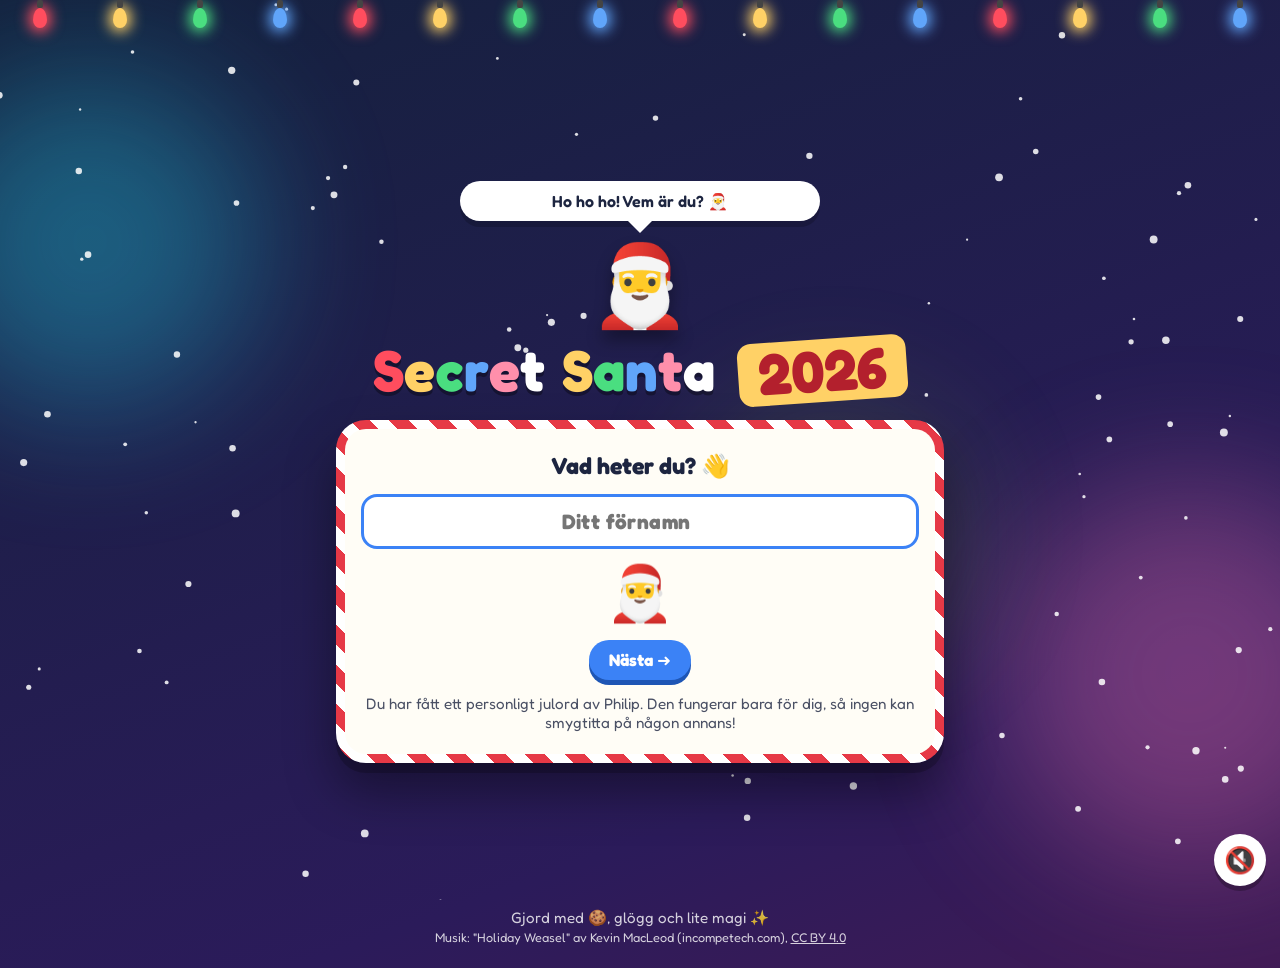
==== commit 71737a4a: "Use jul.mp3 only; remove built-in synth fallback" ====
--- a/index.html
+++ b/index.html
@@ -225,7 +225,7 @@
   </section>
 </main>
 <button id="music" type="button" aria-label="Musik av/på" title="Musik av/på">🔇</button>
-<audio id="song" src="jul.mp3" loop preload="none"></audio>
+<audio id="song" src="jul.mp3" loop preload="auto"></audio>
 <footer>Gjord med 🍪, glögg och lite magi ✨<br /><small>Musik: "Holiday Weasel" av Kevin MacLeod (incompetech.com), <a href="https://creativecommons.org/licenses/by/4.0/" style="color:inherit" target="_blank" rel="noopener">CC BY 4.0</a></small></footer>
 
 <!--
@@ -468,76 +468,33 @@
     t.textContent = tips[ti = (ti + 1) % tips.length]; burst(15);
   });
 
-  /* ---------- music: jul.mp3 if present, otherwise a built-in music-box "Bjällerklang" ---------- */
+  /* ---------- music: jul.mp3 ("Holiday Weasel" by Kevin MacLeod) ---------- */
   (function () {
-    var au = $('song'), btn = $('music'), want = true, started = false, useSynth = false, synthOn = false;
+    var au = $('song'), btn = $('music'), want = true, started = false;
     try { want = localStorage.getItem('santa-music') !== 'off'; } catch (e) {}
     au.volume = .45;
-    var AC = window.AudioContext || window.webkitAudioContext;
-
-    // Bjällerklang (Jingle Bells, trad./PD). [frequency Hz, beats]
-    var C = 523.25, D = 587.33, E = 659.25, F = 698.46, G = 783.99;
-    var verse = [[E,1],[E,1],[E,2],[E,1],[E,1],[E,2],[E,1],[G,1],[C,1.5],[D,.5],[E,4],
-                 [F,1],[F,1],[F,1.5],[F,.5],[F,1],[E,1],[E,1],[E,.5],[E,.5]];
-    var song = verse.concat([[E,1],[D,1],[D,1],[E,1],[D,2],[G,2]], verse.slice(0, 11),
-                 [[F,1],[F,1],[F,1.5],[F,.5],[F,1],[E,1],[E,1],[E,.5],[E,.5],[G,1],[G,1],[F,1],[D,1],[C,4]]);
-    var BEAT = .4, ctx = null, master = null, timer = 0;
-
-    function note(t, f, beats) {
-      [[1, .55], [2, .22], [3, .08]].forEach(function (h) {
-        var o = ctx.createOscillator(), g = ctx.createGain();
-        o.type = 'sine'; o.frequency.value = f * h[0];
-        g.gain.setValueAtTime(0.0001, t);
-        g.gain.exponentialRampToValueAtTime(h[1], t + .01);
-        g.gain.exponentialRampToValueAtTime(0.0001, t + Math.max(.5, beats * BEAT * 1.8));
-        o.connect(g); g.connect(master); o.start(t); o.stop(t + beats * BEAT * 1.8 + .6);
-      });
-    }
-    function loop() {
-      master = ctx.createGain(); master.gain.value = .22; master.connect(ctx.destination);
-      var t = ctx.currentTime + .08, total = 0;
-      song.forEach(function (n) { note(t + total * BEAT, n[0], n[1]); total += n[1]; });
-      timer = setTimeout(loop, (total * BEAT + 1.2) * 1000);
-    }
-    function startSynth() {
-      if (!AC) return;
-      if (!ctx) ctx = new AC();
-      if (ctx.state === 'suspended') ctx.resume();
-      if (synthOn) return; synthOn = true; loop(); sync();
-    }
-    function stopSynth() { synthOn = false; clearTimeout(timer); try { master.disconnect(); } catch (e) {} sync(); }
-
-    function playing() { return useSynth ? synthOn : !au.paused; }
-    function sync() { var on = playing(); btn.textContent = on ? '🔊' : '🔇'; btn.classList.toggle('on', on); }
-    function play() { if (useSynth) startSynth(); else { var p = au.play(); if (p && p.then) p.then(sync, sync); } }
-    function pause() { if (useSynth) stopSynth(); else { au.pause(); sync(); } }
-
-    // No jul.mp3 (or it can't load)? Use the built-in melody instead.
-    au.addEventListener('error', function () { useSynth = !!AC; if (useSynth) btn.classList.add('ready'); });
-    au.addEventListener('canplay', function () { useSynth = false; btn.classList.add('ready'); });
+    function sync() { var on = !au.paused; btn.textContent = on ? '🔊' : '🔇'; btn.classList.toggle('on', on); }
     au.addEventListener('play', sync); au.addEventListener('pause', sync);
-    au.load();
-
-    // Try to start right away. Browsers often refuse until the visitor has interacted,
-    // so we also start on the very first tap, touch or key press (typing the name counts).
-    function kick() { if (want && btn.classList.contains('ready') && !started) { started = true; play(); } }
     au.addEventListener('canplay', function () {
-      if (!want || started || useSynth) return;
-      var p = au.play();
-      if (p && p.then) p.then(function () { started = true; sync(); }, function () { /* blocked, wait for a gesture */ });
-    });
+      btn.classList.add('ready');
+      if (!want || started) return;
+      var p = au.play();   // works if the browser allows autoplay; otherwise we wait for a gesture
+      if (p && p.then) p.then(function () { started = true; sync(); }, function () {});
+    });
+    // Browsers often block sound until the visitor interacts: start on the first tap/touch/key.
     var evs = ['pointerdown', 'keydown', 'touchstart'];
     function first(e) {
       if (e.target === btn) return;
       evs.forEach(function (n) { document.removeEventListener(n, first, true); });
-      kick();
+      if (want && !started) { started = true; var p = au.play(); if (p && p.then) p.then(sync, function () { started = false; }); }
     }
     evs.forEach(function (n) { document.addEventListener(n, first, true); });
     btn.addEventListener('click', function () {
       started = true;
-      if (!playing()) { want = true; play(); } else { want = false; pause(); }
+      if (au.paused) { want = true; au.play(); } else { want = false; au.pause(); }
       try { localStorage.setItem('santa-music', want ? 'on' : 'off'); } catch (e) {}
     });
+    au.load();
   })();
 
   /* ---------- lights ---------- */
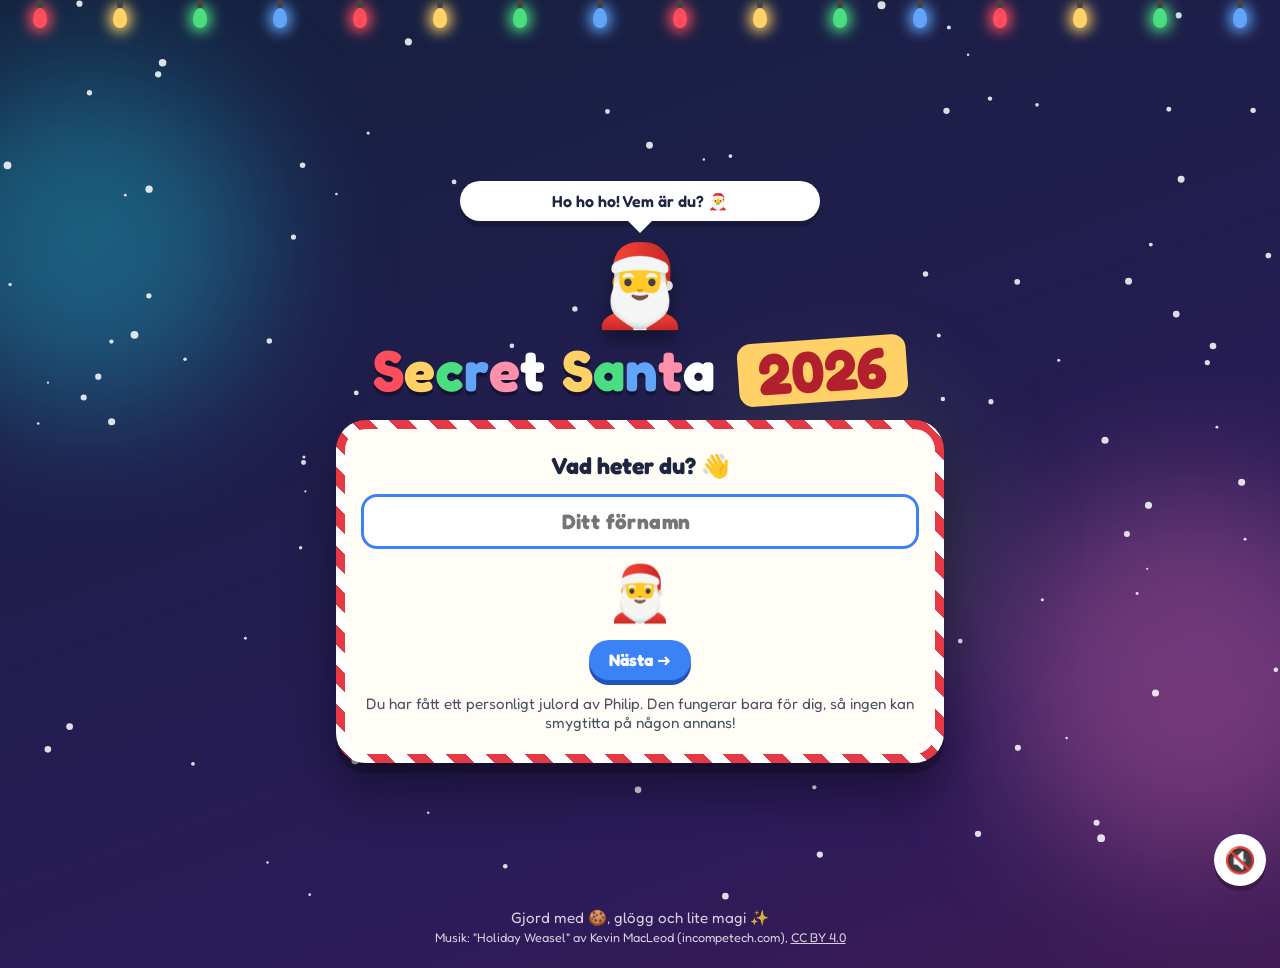
==== commit ae87ac92: "Music: keep retrying start on every user gesture until it plays" ====
--- a/index.html
+++ b/index.html
@@ -481,12 +481,16 @@
       var p = au.play();   // works if the browser allows autoplay; otherwise we wait for a gesture
       if (p && p.then) p.then(function () { started = true; sync(); }, function () {});
     });
-    // Browsers often block sound until the visitor interacts: start on the first tap/touch/key.
-    var evs = ['pointerdown', 'keydown', 'touchstart'];
+    // Chrome/Safari block sound until the visitor has interacted. Keep trying on every tap, click
+    // and key press until playback actually starts (only some events count as a real "gesture").
+    var evs = ['pointerdown', 'pointerup', 'click', 'touchend', 'keydown'];
     function first(e) {
-      if (e.target === btn) return;
-      evs.forEach(function (n) { document.removeEventListener(n, first, true); });
-      if (want && !started) { started = true; var p = au.play(); if (p && p.then) p.then(sync, function () { started = false; }); }
+      if (e.target === btn || started || !want) return;
+      var p = au.play();
+      if (p && p.then) p.then(function () {
+        started = true; sync();
+        evs.forEach(function (n) { document.removeEventListener(n, first, true); });
+      }, function () { /* not allowed yet, try again on the next gesture */ });
     }
     evs.forEach(function (n) { document.addEventListener(n, first, true); });
     btn.addEventListener('click', function () {
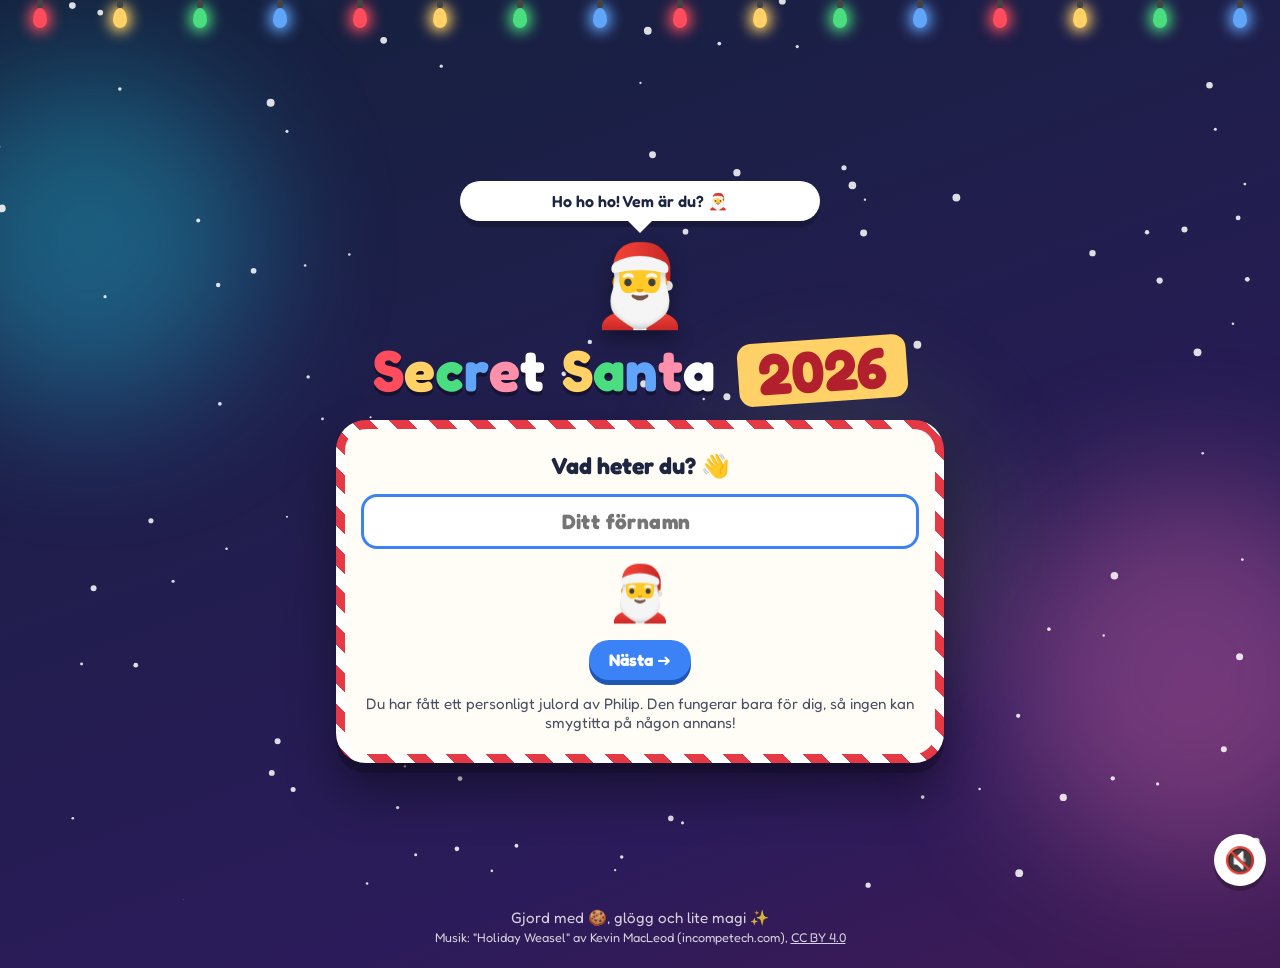
==== commit 70b93a4d: "Music: show toggle button immediately (iOS doesn't preload audio)" ====
--- a/index.html
+++ b/index.html
@@ -475,8 +475,10 @@
     au.volume = .45;
     function sync() { var on = !au.paused; btn.textContent = on ? '🔊' : '🔇'; btn.classList.toggle('on', on); }
     au.addEventListener('play', sync); au.addEventListener('pause', sync);
+    // Show the button right away (iPhone doesn't preload audio, so 'canplay' may never fire before a tap).
+    btn.classList.add('ready');
+    au.addEventListener('error', function () { btn.classList.remove('ready'); });
     au.addEventListener('canplay', function () {
-      btn.classList.add('ready');
       if (!want || started) return;
       var p = au.play();   // works if the browser allows autoplay; otherwise we wait for a gesture
       if (p && p.then) p.then(function () { started = true; sync(); }, function () {});
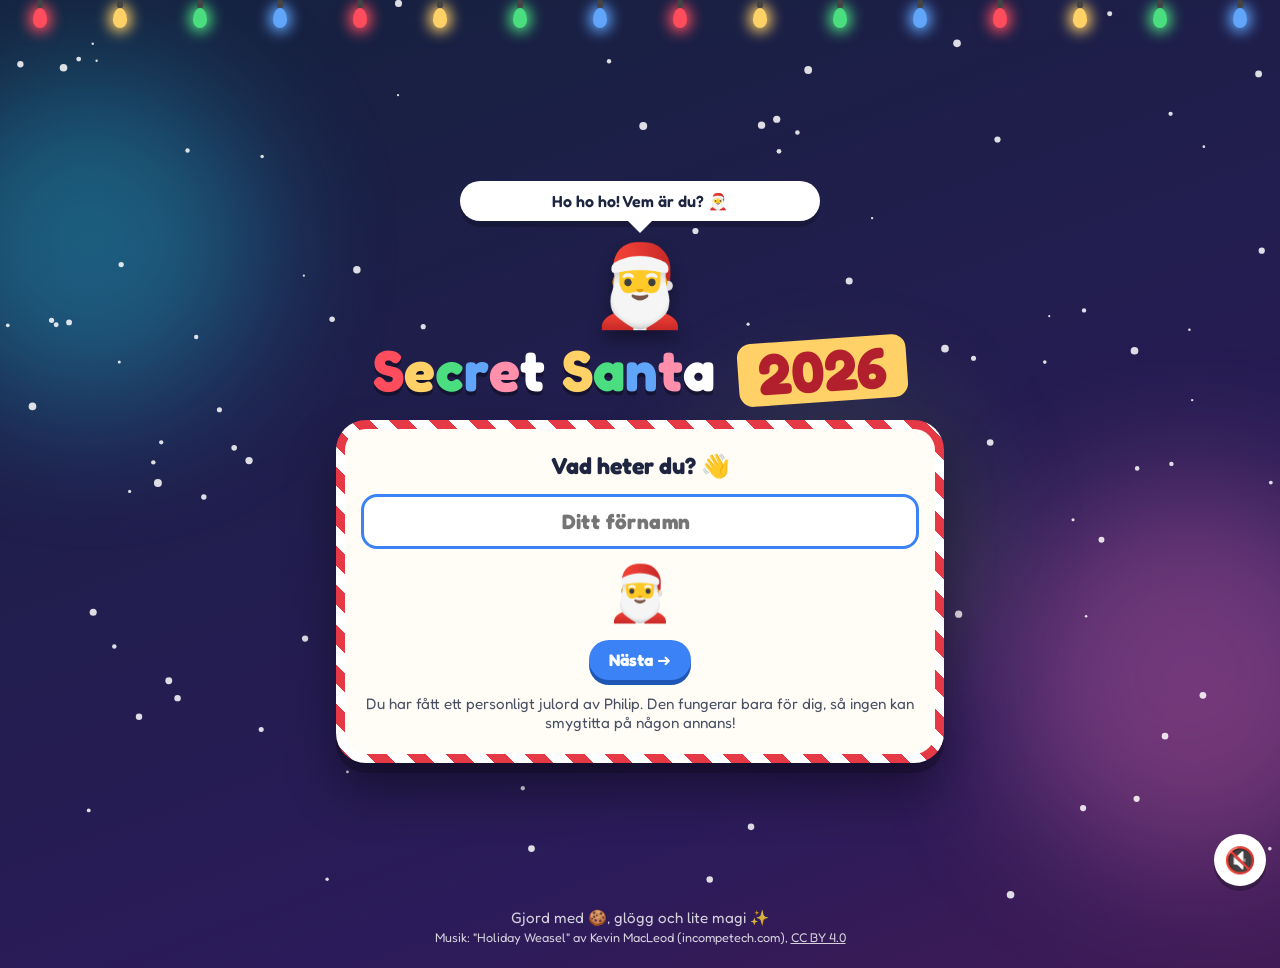
==== commit 7f85930a: "Music: remember 'off' only per visit so it starts again next time" ====
--- a/index.html
+++ b/index.html
@@ -471,7 +471,8 @@
   /* ---------- music: jul.mp3 ("Holiday Weasel" by Kevin MacLeod) ---------- */
   (function () {
     var au = $('song'), btn = $('music'), want = true, started = false;
-    try { want = localStorage.getItem('santa-music') !== 'off'; } catch (e) {}
+    // An explicit "off" only lasts for this visit; next time the music starts again on the first interaction.
+    try { want = sessionStorage.getItem('santa-music') !== 'off'; localStorage.removeItem('santa-music'); } catch (e) {}
     au.volume = .45;
     function sync() { var on = !au.paused; btn.textContent = on ? '🔊' : '🔇'; btn.classList.toggle('on', on); }
     au.addEventListener('play', sync); au.addEventListener('pause', sync);
@@ -498,7 +499,7 @@
     btn.addEventListener('click', function () {
       started = true;
       if (au.paused) { want = true; au.play(); } else { want = false; au.pause(); }
-      try { localStorage.setItem('santa-music', want ? 'on' : 'off'); } catch (e) {}
+      try { sessionStorage.setItem('santa-music', want ? 'on' : 'off'); } catch (e) {}
     });
     au.load();
   })();
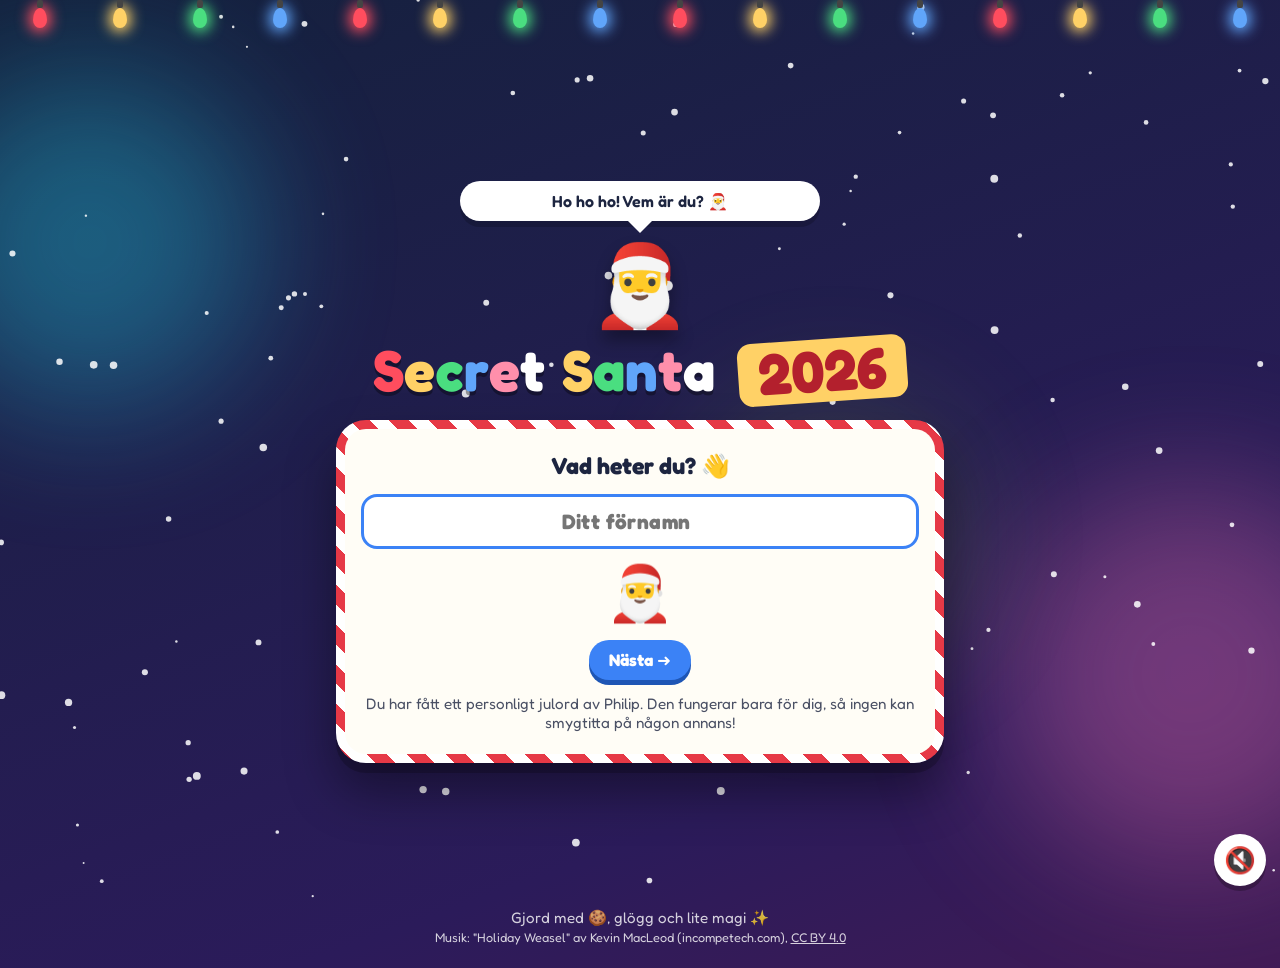
==== commit 485471b9: "Music: add iPhone-friendly m4a with mp3 backup; always show toggle button" ====
--- a/index.html
+++ b/index.html
@@ -225,7 +225,10 @@
   </section>
 </main>
 <button id="music" type="button" aria-label="Musik av/på" title="Musik av/på">🔇</button>
-<audio id="song" src="jul.mp3" loop preload="auto"></audio>
+<audio id="song" loop preload="auto" playsinline>
+  <source src="jul.m4a" type="audio/mp4" />
+  <source src="jul.mp3" type="audio/mpeg" />
+</audio>
 <footer>Gjord med 🍪, glögg och lite magi ✨<br /><small>Musik: "Holiday Weasel" av Kevin MacLeod (incompetech.com), <a href="https://creativecommons.org/licenses/by/4.0/" style="color:inherit" target="_blank" rel="noopener">CC BY 4.0</a></small></footer>
 
 <!--
@@ -478,7 +481,6 @@
     au.addEventListener('play', sync); au.addEventListener('pause', sync);
     // Show the button right away (iPhone doesn't preload audio, so 'canplay' may never fire before a tap).
     btn.classList.add('ready');
-    au.addEventListener('error', function () { btn.classList.remove('ready'); });
     au.addEventListener('canplay', function () {
       if (!want || started) return;
       var p = au.play();   // works if the browser allows autoplay; otherwise we wait for a gesture
